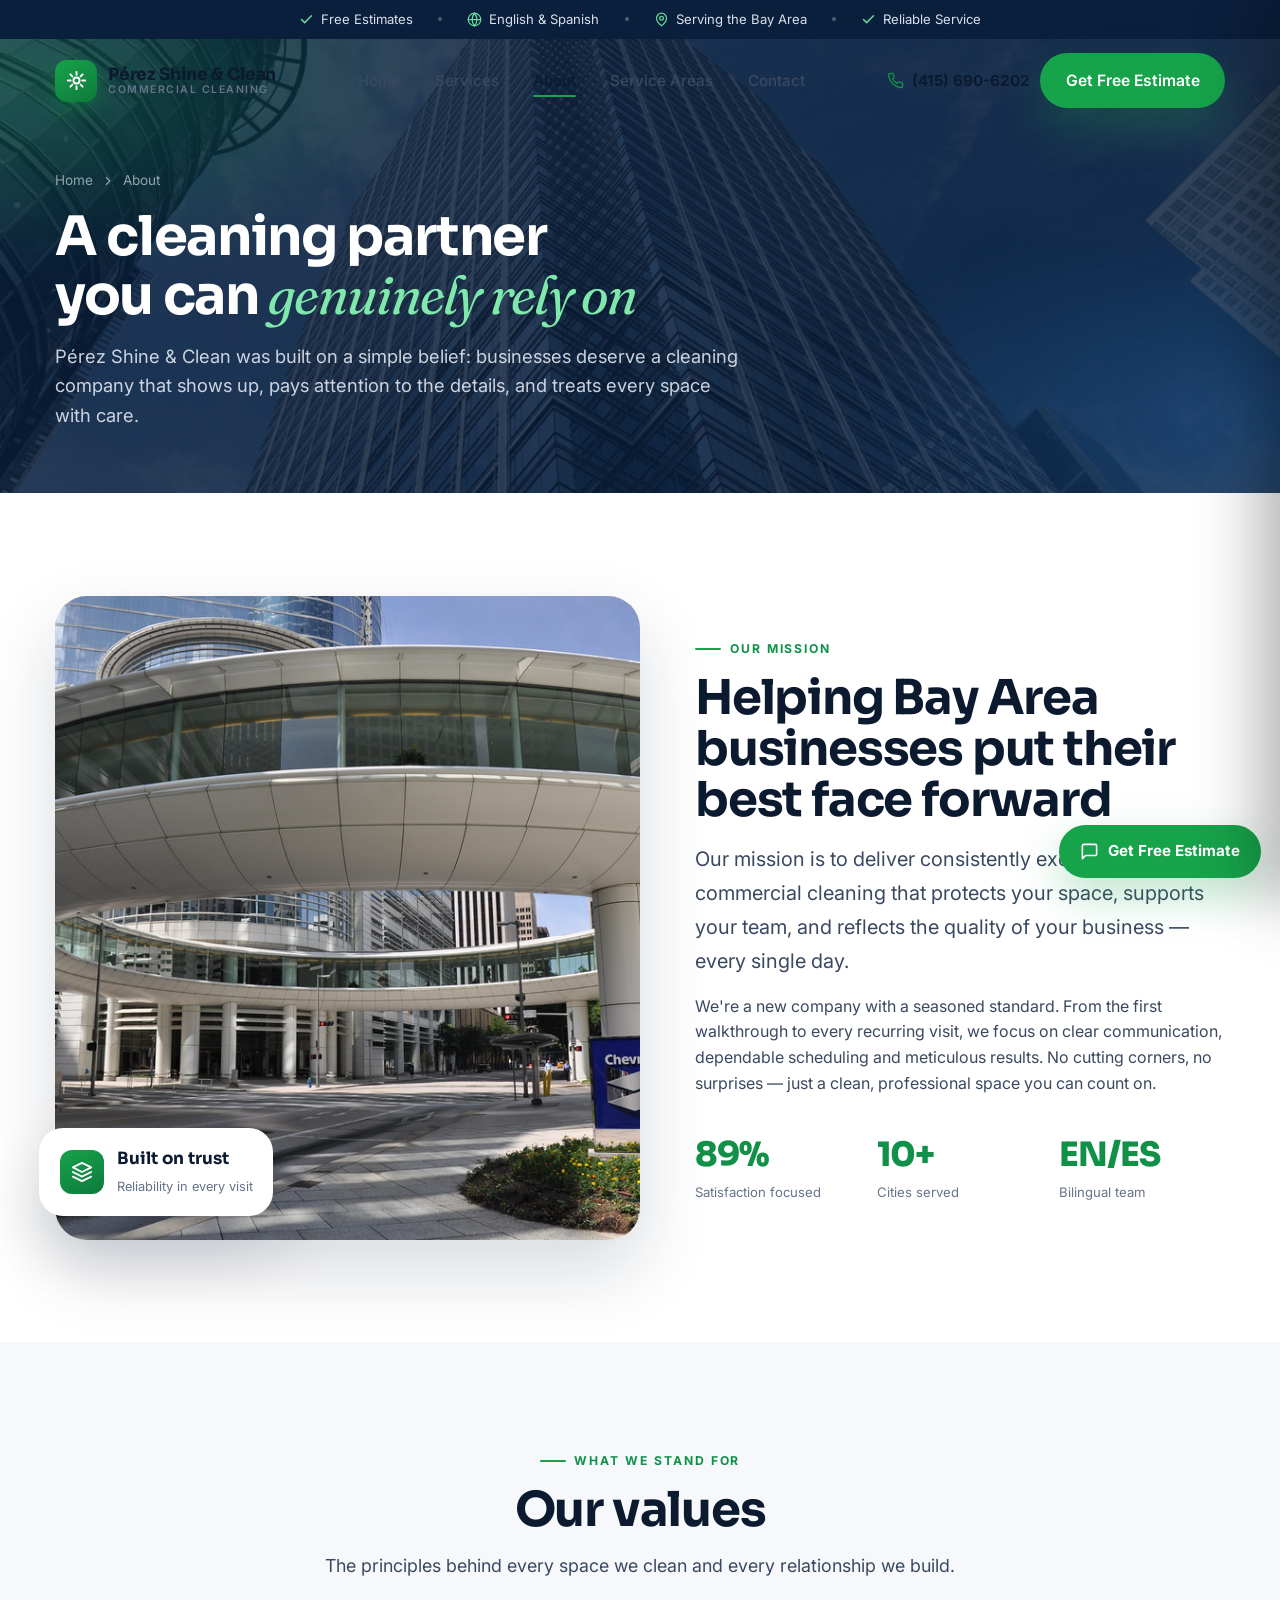
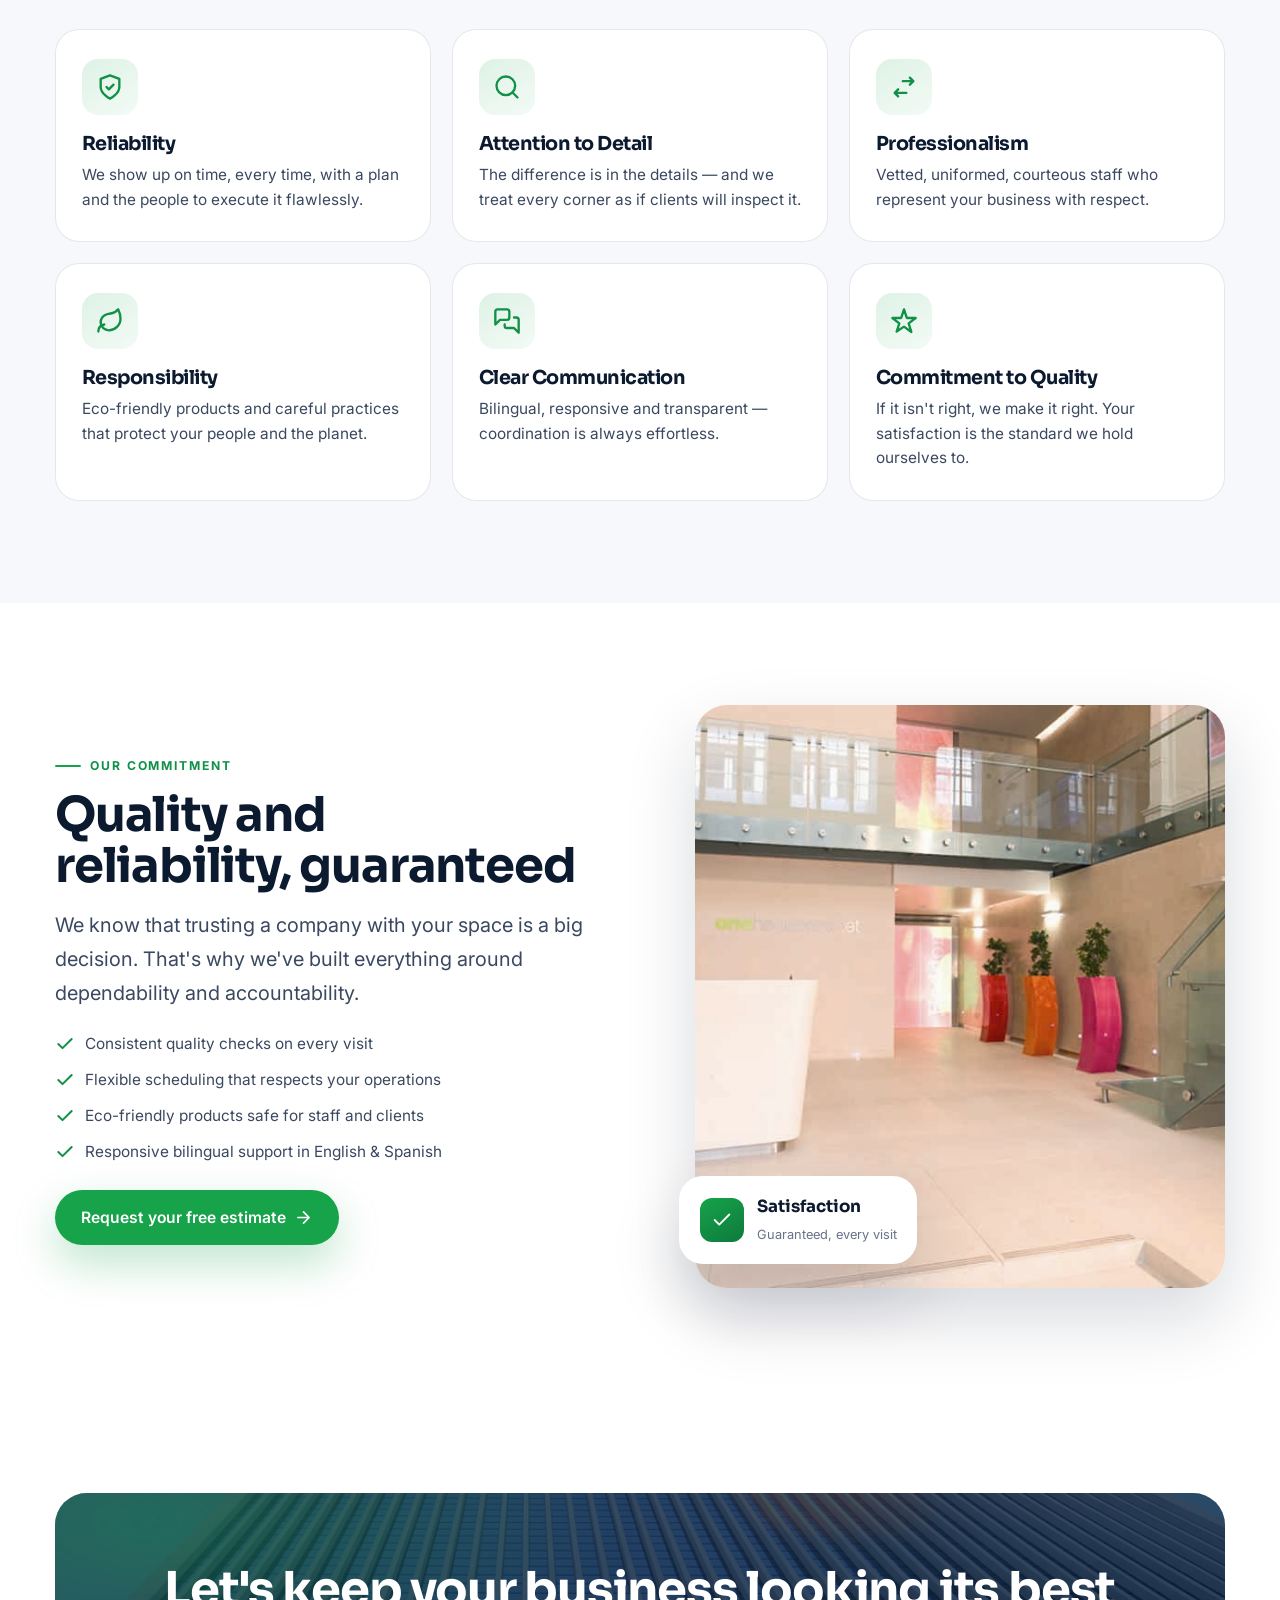
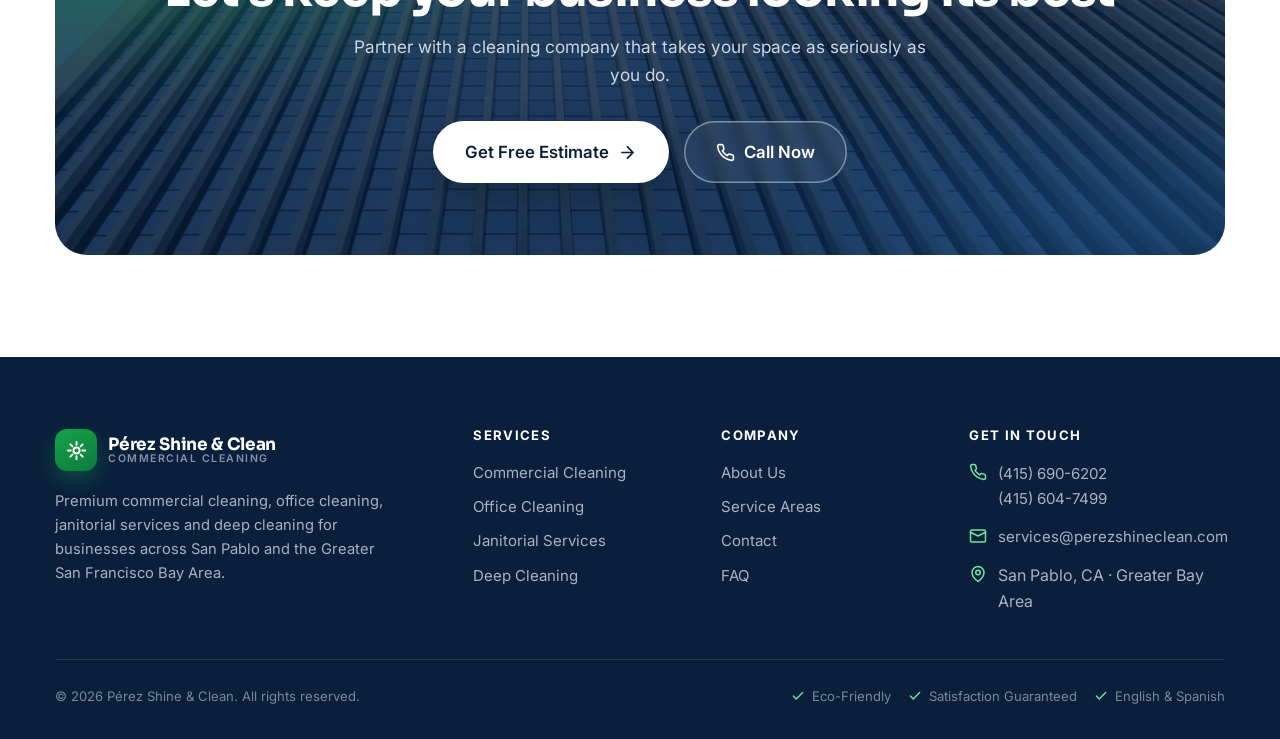
==== about.html @ 4b8da331 "subiendo demo de perez shine" ====
<!DOCTYPE html>
<html lang="en">
<head>
  <meta charset="UTF-8" />
  <meta name="viewport" content="width=device-width, initial-scale=1.0" />
  <title>About Us | Pérez Shine &amp; Clean — Commercial Cleaning San Pablo</title>
  <meta name="description" content="Learn about Pérez Shine & Clean — our mission, values and commitment to quality, professionalism and reliability for commercial cleaning across San Pablo and the Bay Area." />
  <link rel="canonical" href="https://perezshineclean.com/about.html" />
  <meta name="theme-color" content="#0a1f3c" />
  <meta property="og:type" content="website" />
  <meta property="og:title" content="About Pérez Shine & Clean — Bay Area Commercial Cleaning" />
  <meta property="og:description" content="Our mission, values and commitment to quality, professionalism and reliability for Bay Area businesses." />
  <meta property="og:url" content="https://perezshineclean.com/about.html" />
  <meta property="og:image" content="https://perezshineclean.com/assets/img/corporate-plaza.jpg" />
  <meta name="twitter:card" content="summary_large_image" />
  <link rel="preconnect" href="https://fonts.googleapis.com" />
  <link rel="preconnect" href="https://fonts.gstatic.com" crossorigin />
  <link rel="stylesheet" href="https://fonts.googleapis.com/css2?family=Sora:wght@500;600;700;800&family=Inter:wght@400;500;600;700&family=Fraunces:ital,opsz,wght@1,9..144,400;1,9..144,500&display=swap" />
  <link rel="stylesheet" href="styles.css?v=20260614" />
  <script type="application/ld+json">
  {
    "@context": "https://schema.org",
    "@type": "BreadcrumbList",
    "itemListElement": [
      { "@type": "ListItem", "position": 1, "name": "Home", "item": "https://perezshineclean.com/" },
      { "@type": "ListItem", "position": 2, "name": "About", "item": "https://perezshineclean.com/about.html" }
    ]
  }
  </script>
</head>
<body>
  <a class="skip-link" href="#main">Skip to content</a>

  <div class="topbar">
    <div class="container topbar__inner">
      <span class="topbar__item"><svg viewBox="0 0 24 24" fill="none" stroke="currentColor" stroke-width="2.4" stroke-linecap="round" stroke-linejoin="round"><path d="M20 6 9 17l-5-5"/></svg> Free Estimates</span>
      <span class="topbar__item"><svg viewBox="0 0 24 24" fill="none" stroke="currentColor" stroke-width="2" stroke-linecap="round" stroke-linejoin="round"><circle cx="12" cy="12" r="10"/><path d="M2 12h20M12 2a15 15 0 0 1 0 20M12 2a15 15 0 0 0 0 20"/></svg> English &amp; Spanish</span>
      <span class="topbar__item"><svg viewBox="0 0 24 24" fill="none" stroke="currentColor" stroke-width="2" stroke-linecap="round" stroke-linejoin="round"><path d="M20 10c0 6-8 12-8 12s-8-6-8-12a8 8 0 0 1 16 0Z"/><circle cx="12" cy="10" r="3"/></svg> Serving the Bay Area</span>
      <span class="topbar__item"><svg viewBox="0 0 24 24" fill="none" stroke="currentColor" stroke-width="2.4" stroke-linecap="round" stroke-linejoin="round"><path d="M20 6 9 17l-5-5"/></svg> Reliable Service</span>
    </div>
  </div>

  <header class="nav">
    <div class="container nav__inner">
      <a class="brand" href="index.html" aria-label="Pérez Shine & Clean home">
        <span class="brand__mark"><svg viewBox="0 0 24 24" fill="none" stroke="currentColor" stroke-width="2" stroke-linecap="round" stroke-linejoin="round"><path d="M12 3v3M12 18v3M3 12h3M18 12h3M5.6 5.6l2.1 2.1M16.3 16.3l2.1 2.1M18.4 5.6l-2.1 2.1M7.7 16.3l-2.1 2.1"/><circle cx="12" cy="12" r="3.2"/></svg></span>
        <span class="brand__text"><span class="brand__name">Pérez Shine &amp; Clean</span><span class="brand__tag">Commercial Cleaning</span></span>
      </a>
      <nav class="nav__links" aria-label="Primary">
        <a class="nav__link" href="index.html">Home</a>
        <a class="nav__link" href="services.html">Services</a>
        <a class="nav__link" href="about.html" aria-current="page">About</a>
        <a class="nav__link" href="service-areas.html">Service Areas</a>
        <a class="nav__link" href="contact.html">Contact</a>
      </nav>
      <div class="nav__cta">
        <a class="nav__phone" href="tel:+14156906202"><svg viewBox="0 0 24 24" fill="none" stroke="currentColor" stroke-width="2" stroke-linecap="round" stroke-linejoin="round"><path d="M22 16.92v3a2 2 0 0 1-2.18 2 19.79 19.79 0 0 1-8.63-3.07 19.5 19.5 0 0 1-6-6 19.79 19.79 0 0 1-3.07-8.67A2 2 0 0 1 4.11 2h3a2 2 0 0 1 2 1.72c.13.96.36 1.9.7 2.81a2 2 0 0 1-.45 2.11L8.09 9.91a16 16 0 0 0 6 6l1.27-1.27a2 2 0 0 1 2.11-.45c.91.34 1.85.57 2.81.7A2 2 0 0 1 22 16.92Z"/></svg> (415) 690-6202</a>
        <a class="btn" href="contact.html">Get Free Estimate</a>
      </div>
      <button class="nav__toggle" aria-label="Open menu" aria-expanded="false"><span></span><span></span><span></span></button>
    </div>
  </header>

  <div class="scrim"></div>
  <aside class="nav__drawer" aria-label="Mobile menu">
    <a class="nav__link" href="index.html">Home</a>
    <a class="nav__link" href="services.html">Services</a>
    <a class="nav__link" href="about.html">About</a>
    <a class="nav__link" href="service-areas.html">Service Areas</a>
    <a class="nav__link" href="contact.html">Contact</a>
    <a class="btn btn--block" href="contact.html">Get Free Estimate</a>
    <a class="drawer__phone" href="tel:+14156906202"><svg viewBox="0 0 24 24" fill="none" stroke="currentColor" stroke-width="2" stroke-linecap="round" stroke-linejoin="round"><path d="M22 16.92v3a2 2 0 0 1-2.18 2 19.79 19.79 0 0 1-8.63-3.07 19.5 19.5 0 0 1-6-6 19.79 19.79 0 0 1-3.07-8.67A2 2 0 0 1 4.11 2h3a2 2 0 0 1 2 1.72c.13.96.36 1.9.7 2.81a2 2 0 0 1-.45 2.11L8.09 9.91a16 16 0 0 0 6 6l1.27-1.27a2 2 0 0 1 2.11-.45c.91.34 1.85.57 2.81.7A2 2 0 0 1 22 16.92Z"/></svg> (415) 690-6202</a>
  </aside>

  <main id="main">
    <section class="page-hero">
      <div class="page-hero__bg"><img src="assets/img/glass-towers.jpg" alt="" aria-hidden="true" /></div>
      <div class="page-hero__mesh"></div>
      <div class="container">
        <div class="breadcrumb"><a href="index.html">Home</a><svg viewBox="0 0 24 24" fill="none" stroke="currentColor" stroke-width="2" stroke-linecap="round" stroke-linejoin="round"><path d="m9 18 6-6-6-6"/></svg><span>About</span></div>
        <h1>A cleaning partner you can <em>genuinely rely on</em></h1>
        <p>Pérez Shine & Clean was built on a simple belief: businesses deserve a cleaning company that shows up, pays attention to the details, and treats every space with care.</p>
      </div>
    </section>

    <!-- MISSION -->
    <section class="section">
      <div class="container">
        <div class="about-grid">
          <div class="about-media reveal">
            <img src="assets/img/corporate-plaza.jpg" alt="Modern corporate plaza in the Bay Area" loading="lazy" decoding="async" />
            <div class="badge-float">
              <div class="ico"><svg viewBox="0 0 24 24" fill="none" stroke="currentColor" stroke-width="2" stroke-linecap="round" stroke-linejoin="round"><path d="M12 2 2 7l10 5 10-5-10-5Z"/><path d="m2 17 10 5 10-5M2 12l10 5 10-5"/></svg></div>
              <div><strong>Built on trust</strong><span>Reliability in every visit</span></div>
            </div>
          </div>
          <div class="reveal reveal-delay-1">
            <span class="eyebrow">Our mission</span>
            <h2 class="section-title">Helping Bay Area businesses put their best face forward</h2>
            <p class="lead" style="margin-top:1rem">Our mission is to deliver consistently exceptional commercial cleaning that protects your space, supports your team, and reflects the quality of your business — every single day.</p>
            <p style="margin-top:1rem;color:var(--ink-soft)">We're a new company with a seasoned standard. From the first walkthrough to every recurring visit, we focus on clear communication, dependable scheduling and meticulous results. No cutting corners, no surprises — just a clean, professional space you can count on.</p>
            <div class="split-stat">
              <div><div class="n"><span data-count-to="100" data-suffix="%">0%</span></div><div class="l">Satisfaction focused</div></div>
              <div><div class="n"><span data-count-to="11" data-suffix="+">0+</span></div><div class="l">Cities served</div></div>
              <div><div class="n">EN/ES</div><div class="l">Bilingual team</div></div>
            </div>
          </div>
        </div>
      </div>
    </section>

    <!-- VALUES -->
    <section class="section" style="background:var(--gray-50)">
      <div class="container">
        <div class="section-head section-head--center reveal">
          <span class="eyebrow eyebrow--center">What we stand for</span>
          <h2 class="section-title">Our values</h2>
          <p class="section-sub">The principles behind every space we clean and every relationship we build.</p>
        </div>
        <div class="values-grid">
          <div class="card reveal">
            <div class="card__icon"><svg viewBox="0 0 24 24" fill="none" stroke="currentColor" stroke-width="2" stroke-linecap="round" stroke-linejoin="round"><path d="M12 22s8-4 8-10V5l-8-3-8 3v7c0 6 8 10 8 10Z"/><path d="m9 12 2 2 4-4"/></svg></div>
            <h3>Reliability</h3>
            <p>We show up on time, every time, with a plan and the people to execute it flawlessly.</p>
          </div>
          <div class="card reveal reveal-delay-1">
            <div class="card__icon"><svg viewBox="0 0 24 24" fill="none" stroke="currentColor" stroke-width="2" stroke-linecap="round" stroke-linejoin="round"><circle cx="11" cy="11" r="8"/><path d="m21 21-4.3-4.3"/></svg></div>
            <h3>Attention to Detail</h3>
            <p>The difference is in the details — and we treat every corner as if clients will inspect it.</p>
          </div>
          <div class="card reveal reveal-delay-2">
            <div class="card__icon"><svg viewBox="0 0 24 24" fill="none" stroke="currentColor" stroke-width="2" stroke-linecap="round" stroke-linejoin="round"><path d="M20 7h-9M14 17H5M17 4l3 3-3 3M7 14l-3 3 3 3"/></svg></div>
            <h3>Professionalism</h3>
            <p>Vetted, uniformed, courteous staff who represent your business with respect.</p>
          </div>
          <div class="card reveal">
            <div class="card__icon"><svg viewBox="0 0 24 24" fill="none" stroke="currentColor" stroke-width="2" stroke-linecap="round" stroke-linejoin="round"><path d="M11 20A7 7 0 0 1 9.8 6.1C15.5 5 17 4.48 19 2c1 2 2 4.18 2 8 0 5.5-4.78 10-10 10Z"/><path d="M2 21c0-3 1.85-5.36 5.08-6"/></svg></div>
            <h3>Responsibility</h3>
            <p>Eco-friendly products and careful practices that protect your people and the planet.</p>
          </div>
          <div class="card reveal reveal-delay-1">
            <div class="card__icon"><svg viewBox="0 0 24 24" fill="none" stroke="currentColor" stroke-width="2" stroke-linecap="round" stroke-linejoin="round"><path d="M14 9a2 2 0 0 1-2 2H6l-4 4V4a2 2 0 0 1 2-2h8a2 2 0 0 1 2 2Z"/><path d="M18 9h2a2 2 0 0 1 2 2v11l-4-4h-6a2 2 0 0 1-2-2v-1"/></svg></div>
            <h3>Clear Communication</h3>
            <p>Bilingual, responsive and transparent — coordination is always effortless.</p>
          </div>
          <div class="card reveal reveal-delay-2">
            <div class="card__icon"><svg viewBox="0 0 24 24" fill="none" stroke="currentColor" stroke-width="2" stroke-linecap="round" stroke-linejoin="round"><path d="m12 2 2.4 7.4H22l-6 4.6 2.3 7.4-6.3-4.6L5.7 21 8 14 2 9.4h7.6L12 2Z"/></svg></div>
            <h3>Commitment to Quality</h3>
            <p>If it isn't right, we make it right. Your satisfaction is the standard we hold ourselves to.</p>
          </div>
        </div>
      </div>
    </section>

    <!-- COMMITMENT -->
    <section class="section">
      <div class="container">
        <div class="about-grid">
          <div class="reveal">
            <span class="eyebrow">Our commitment</span>
            <h2 class="section-title">Quality and reliability, guaranteed</h2>
            <p class="lead" style="margin-top:1rem">We know that trusting a company with your space is a big decision. That's why we've built everything around dependability and accountability.</p>
            <ul class="svc-list" style="margin-top:1.4rem">
              <li><svg viewBox="0 0 24 24" fill="none" stroke="currentColor" stroke-width="2.4" stroke-linecap="round" stroke-linejoin="round"><path d="M20 6 9 17l-5-5"/></svg> Consistent quality checks on every visit</li>
              <li><svg viewBox="0 0 24 24" fill="none" stroke="currentColor" stroke-width="2.4" stroke-linecap="round" stroke-linejoin="round"><path d="M20 6 9 17l-5-5"/></svg> Flexible scheduling that respects your operations</li>
              <li><svg viewBox="0 0 24 24" fill="none" stroke="currentColor" stroke-width="2.4" stroke-linecap="round" stroke-linejoin="round"><path d="M20 6 9 17l-5-5"/></svg> Eco-friendly products safe for staff and clients</li>
              <li><svg viewBox="0 0 24 24" fill="none" stroke="currentColor" stroke-width="2.4" stroke-linecap="round" stroke-linejoin="round"><path d="M20 6 9 17l-5-5"/></svg> Responsive bilingual support in English &amp; Spanish</li>
            </ul>
            <p style="margin-top:1.6rem"><a class="btn" href="contact.html">Request your free estimate <svg viewBox="0 0 24 24" fill="none" stroke="currentColor" stroke-width="2.2" stroke-linecap="round" stroke-linejoin="round"><path d="M5 12h14M12 5l7 7-7 7"/></svg></a></p>
          </div>
          <div class="about-media reveal reveal-delay-1">
            <img src="assets/img/clean-lobby.jpg" alt="Spotless modern building interior" loading="lazy" decoding="async" />
            <div class="badge-float">
              <div class="ico"><svg viewBox="0 0 24 24" fill="none" stroke="currentColor" stroke-width="2" stroke-linecap="round" stroke-linejoin="round"><path d="M20 6 9 17l-5-5"/></svg></div>
              <div><strong>Satisfaction</strong><span>Guaranteed, every visit</span></div>
            </div>
          </div>
        </div>
      </div>
    </section>

    <section class="section">
      <div class="container">
        <div class="cta reveal">
          <div class="cta__bg"><img src="assets/img/hero-tower.jpg" alt="" aria-hidden="true" loading="lazy" /></div>
          <div class="cta__mesh"></div>
          <h2>Let's keep your business looking its best</h2>
          <p>Partner with a cleaning company that takes your space as seriously as you do.</p>
          <div class="cta__actions">
            <a class="btn btn--light btn--lg" href="contact.html" data-magnetic>Get Free Estimate <svg viewBox="0 0 24 24" fill="none" stroke="currentColor" stroke-width="2.2" stroke-linecap="round" stroke-linejoin="round"><path d="M5 12h14M12 5l7 7-7 7"/></svg></a>
            <a class="btn btn--outline-light btn--lg" href="tel:+14156906202"><svg viewBox="0 0 24 24" fill="none" stroke="currentColor" stroke-width="2" stroke-linecap="round" stroke-linejoin="round"><path d="M22 16.92v3a2 2 0 0 1-2.18 2 19.79 19.79 0 0 1-8.63-3.07 19.5 19.5 0 0 1-6-6 19.79 19.79 0 0 1-3.07-8.67A2 2 0 0 1 4.11 2h3a2 2 0 0 1 2 1.72c.13.96.36 1.9.7 2.81a2 2 0 0 1-.45 2.11L8.09 9.91a16 16 0 0 0 6 6l1.27-1.27a2 2 0 0 1 2.11-.45c.91.34 1.85.57 2.81.7A2 2 0 0 1 22 16.92Z"/></svg> Call Now</a>
          </div>
        </div>
      </div>
    </section>
  </main>

  <footer class="footer">
    <div class="container">
      <div class="footer__top">
        <div>
          <a class="brand" href="index.html">
            <span class="brand__mark"><svg viewBox="0 0 24 24" fill="none" stroke="currentColor" stroke-width="2" stroke-linecap="round" stroke-linejoin="round"><path d="M12 3v3M12 18v3M3 12h3M18 12h3M5.6 5.6l2.1 2.1M16.3 16.3l2.1 2.1M18.4 5.6l-2.1 2.1M7.7 16.3l-2.1 2.1"/><circle cx="12" cy="12" r="3.2"/></svg></span>
            <span class="brand__text"><span class="brand__name">Pérez Shine &amp; Clean</span><span class="brand__tag">Commercial Cleaning</span></span>
          </a>
          <p class="footer__about">Premium commercial cleaning, office cleaning, janitorial services and deep cleaning for businesses across San Pablo and the Greater San Francisco Bay Area.</p>
        </div>
        <div><h4>Services</h4><div class="footer__links"><a href="services.html#commercial">Commercial Cleaning</a><a href="services.html#office">Office Cleaning</a><a href="services.html#janitorial">Janitorial Services</a><a href="services.html#deep">Deep Cleaning</a></div></div>
        <div><h4>Company</h4><div class="footer__links"><a href="about.html">About Us</a><a href="service-areas.html">Service Areas</a><a href="contact.html">Contact</a><a href="index.html#faq">FAQ</a></div></div>
        <div>
          <h4>Get in touch</h4>
          <div class="footer__contact">
            <div class="row"><svg viewBox="0 0 24 24" fill="none" stroke="currentColor" stroke-width="2" stroke-linecap="round" stroke-linejoin="round"><path d="M22 16.92v3a2 2 0 0 1-2.18 2 19.79 19.79 0 0 1-8.63-3.07 19.5 19.5 0 0 1-6-6 19.79 19.79 0 0 1-3.07-8.67A2 2 0 0 1 4.11 2h3a2 2 0 0 1 2 1.72c.13.96.36 1.9.7 2.81a2 2 0 0 1-.45 2.11L8.09 9.91a16 16 0 0 0 6 6l1.27-1.27a2 2 0 0 1 2.11-.45c.91.34 1.85.57 2.81.7A2 2 0 0 1 22 16.92Z"/></svg><div><a href="tel:+14156906202">(415) 690-6202</a><br/><a href="tel:+14156047499">(415) 604-7499</a></div></div>
            <div class="row"><svg viewBox="0 0 24 24" fill="none" stroke="currentColor" stroke-width="2" stroke-linecap="round" stroke-linejoin="round"><rect x="2" y="4" width="20" height="16" rx="2"/><path d="m22 7-10 5L2 7"/></svg><a href="mailto:services@perezshineclean.com">services@perezshineclean.com</a></div>
            <div class="row"><svg viewBox="0 0 24 24" fill="none" stroke="currentColor" stroke-width="2" stroke-linecap="round" stroke-linejoin="round"><path d="M20 10c0 6-8 12-8 12s-8-6-8-12a8 8 0 0 1 16 0Z"/><circle cx="12" cy="10" r="3"/></svg><span>San Pablo, CA · Greater Bay Area</span></div>
          </div>
        </div>
      </div>
      <div class="footer__bottom">
        <span>© <span data-year>2026</span> Pérez Shine &amp; Clean. All rights reserved.</span>
        <div class="footer__badges">
          <span><svg viewBox="0 0 24 24" fill="none" stroke="currentColor" stroke-width="2.4" stroke-linecap="round" stroke-linejoin="round"><path d="M20 6 9 17l-5-5"/></svg> Eco-Friendly</span>
          <span><svg viewBox="0 0 24 24" fill="none" stroke="currentColor" stroke-width="2.4" stroke-linecap="round" stroke-linejoin="round"><path d="M20 6 9 17l-5-5"/></svg> Satisfaction Guaranteed</span>
          <span><svg viewBox="0 0 24 24" fill="none" stroke="currentColor" stroke-width="2.4" stroke-linecap="round" stroke-linejoin="round"><path d="M20 6 9 17l-5-5"/></svg> English &amp; Spanish</span>
        </div>
      </div>
    </div>
  </footer>

  <a class="float-quote" href="contact.html"><svg viewBox="0 0 24 24" fill="none" stroke="currentColor" stroke-width="2" stroke-linecap="round" stroke-linejoin="round"><path d="M21 15a2 2 0 0 1-2 2H7l-4 4V5a2 2 0 0 1 2-2h14a2 2 0 0 1 2 2Z"/></svg> Get Free Estimate</a>
  <div class="mobile-cta">
    <a class="call" href="tel:+14156906202"><svg viewBox="0 0 24 24" fill="none" stroke="currentColor" stroke-width="2" stroke-linecap="round" stroke-linejoin="round"><path d="M22 16.92v3a2 2 0 0 1-2.18 2 19.79 19.79 0 0 1-8.63-3.07 19.5 19.5 0 0 1-6-6 19.79 19.79 0 0 1-3.07-8.67A2 2 0 0 1 4.11 2h3a2 2 0 0 1 2 1.72c.13.96.36 1.9.7 2.81a2 2 0 0 1-.45 2.11L8.09 9.91a16 16 0 0 0 6 6l1.27-1.27a2 2 0 0 1 2.11-.45c.91.34 1.85.57 2.81.7A2 2 0 0 1 22 16.92Z"/></svg> Call Now</a>
    <a class="quote" href="contact.html"><svg viewBox="0 0 24 24" fill="none" stroke="currentColor" stroke-width="2" stroke-linecap="round" stroke-linejoin="round"><path d="M21 15a2 2 0 0 1-2 2H7l-4 4V5a2 2 0 0 1 2-2h14a2 2 0 0 1 2 2Z"/></svg> Free Estimate</a>
  </div>

  <script defer src="lib/gsap.min.js"></script>
  <script defer src="lib/ScrollTrigger.min.js"></script>
  <script defer src="lib/manifest.js"></script>
  <script defer src="main.js?v=20260614"></script>
</body>
</html>
---- styles.css ----
/* =============================================================
   Pérez Shine & Clean — Premium Commercial Cleaning
   Archetype: Glassmorphism Modern → adapted to Corporate Navy/Green
   ============================================================= */

/* =============================================================
   1. Tokens
   ============================================================= */
:root {
  /* Brand palette */
  --navy:      #0a1f3c;
  --navy-2:    #0f2a4f;
  --navy-3:    #143462;
  --navy-soft: #1c3a66;
  --green:     #16a34a;   /* professional green */
  --green-2:   #119048;
  --green-3:   #0e7a3d;
  --green-glow: rgba(22, 163, 74, 0.35);

  --white:     #ffffff;
  --paper:     #ffffff;
  --gray-50:   #f6f8fb;   /* light gray */
  --gray-100:  #eef2f7;
  --gray-200:  #e2e8f0;

  --ink:       #0c1a30;
  --ink-soft:  #3a4860;
  --ink-mute:  #66738a;
  --cream:     #eaf1fb;   /* light text on navy */

  --line:      rgba(12, 26, 48, 0.10);
  --line-2:    rgba(12, 26, 48, 0.06);
  --line-light: rgba(255, 255, 255, 0.14);

  --glass:     rgba(255, 255, 255, 0.7);
  --glass-navy: rgba(15, 42, 79, 0.55);

  /* Typography */
  --display: "Sora", "Inter", system-ui, sans-serif;
  --sans:    "Inter", system-ui, -apple-system, sans-serif;
  --serif:   "Fraunces", Georgia, serif;

  /* Spacing / radius */
  --r-sm: 10px;
  --r:    16px;
  --r-lg: 24px;
  --r-xl: 32px;
  --gutter: clamp(1.1rem, 4vw, 2.2rem);
  --maxw: 1240px;

  /* Shadows */
  --shadow-sm: 0 2px 10px rgba(12, 26, 48, 0.06);
  --shadow:    0 14px 40px rgba(12, 26, 48, 0.10);
  --shadow-lg: 0 30px 70px rgba(12, 26, 48, 0.16);
  --shadow-green: 0 18px 44px rgba(22, 163, 74, 0.28);

  /* Easings */
  --ease-out:    cubic-bezier(0.16, 1, 0.3, 1);
  --ease-in:     cubic-bezier(0.7, 0, 0.84, 0);
  --ease-soft:   cubic-bezier(0.25, 0.46, 0.45, 0.94);
  --ease-bounce: cubic-bezier(0.34, 1.56, 0.64, 1);
}

/* =============================================================
   2. Reset & base
   ============================================================= */
*, *::before, *::after { box-sizing: border-box; margin: 0; }
html {
  -webkit-text-size-adjust: 100%;
  tab-size: 2;
  scroll-behavior: smooth;
  overflow-x: clip;
}
body {
  font-family: var(--sans);
  font-size: 16px;
  line-height: 1.6;
  color: var(--ink);
  background: var(--white);
  -webkit-font-smoothing: antialiased;
  text-rendering: optimizeLegibility;
  overflow-x: clip;
  overscroll-behavior-y: none;
}
img, svg, video { display: block; max-width: 100%; }
img { height: auto; }
button { font: inherit; color: inherit; cursor: pointer; border: 0; background: none; }
a { color: inherit; text-decoration: none; }
ul { list-style: none; padding: 0; }
p { text-wrap: pretty; }
h1, h2, h3, h4 {
  font-family: var(--display);
  font-weight: 700;
  line-height: 1.06;
  letter-spacing: -0.025em;
  text-wrap: balance;
  color: var(--ink);
}
::selection { background: var(--green); color: #fff; }

:focus-visible {
  outline: 2px solid var(--green);
  outline-offset: 3px;
  border-radius: 6px;
}

/* =============================================================
   3. Utilities
   ============================================================= */
.container {
  width: 100%;
  max-width: var(--maxw);
  margin-inline: auto;
  padding-inline: var(--gutter);
}
.section { padding-block: clamp(3.6rem, 8vw, 6.5rem); position: relative; }
.section--tight { padding-block: clamp(2.6rem, 5vw, 4rem); }
.sr-only {
  position: absolute; width: 1px; height: 1px; padding: 0; margin: -1px;
  overflow: hidden; clip: rect(0,0,0,0); white-space: nowrap; border: 0;
}
.skip-link {
  position: fixed; top: -100px; left: 1rem;
  padding: .65rem 1.1rem; background: var(--green); color: #fff;
  z-index: 9999; border-radius: 10px; font-weight: 600;
  transition: top .25s var(--ease-out);
}
.skip-link:focus { top: 1rem; }

.eyebrow {
  display: inline-flex; align-items: center; gap: .55rem;
  font-family: var(--sans);
  font-size: .76rem; font-weight: 700; letter-spacing: .16em;
  text-transform: uppercase;
  color: var(--green-2);
}
.eyebrow::before {
  content: ""; width: 26px; height: 2px; background: var(--green);
  border-radius: 2px;
}
.eyebrow--center { justify-content: center; }
.eyebrow--light { color: #7fe0a6; }
.eyebrow--light::before { background: #7fe0a6; }

.section-head { max-width: 680px; margin-bottom: clamp(2rem, 4vw, 3rem); }
.section-head--center { margin-inline: auto; text-align: center; }
.section-title {
  font-size: clamp(1.85rem, 4.4vw, 3rem);
  margin-top: .9rem;
}
.section-sub {
  margin-top: 1rem; color: var(--ink-soft);
  font-size: clamp(1rem, 1.4vw, 1.12rem); max-width: 60ch;
}
.section-head--center .section-sub { margin-inline: auto; }
.text-italic { font-family: var(--serif); font-style: italic; font-weight: 400; }
.accent { color: var(--green-2); }

/* =============================================================
   4. Buttons
   ============================================================= */
.btn {
  --bg: var(--green);
  display: inline-flex; align-items: center; justify-content: center; gap: .55rem;
  padding: .95rem 1.6rem;
  font-family: var(--sans); font-weight: 600; font-size: .98rem;
  border-radius: 999px;
  background: var(--bg); color: #fff;
  box-shadow: var(--shadow-green);
  transition: transform .35s var(--ease-out), box-shadow .35s var(--ease-out), background .25s;
  will-change: transform;
}
.btn svg { width: 19px; height: 19px; }
.btn:hover { transform: translateY(-3px); box-shadow: 0 24px 54px rgba(22,163,74,.36); background: var(--green-2); }
.btn:active { transform: translateY(-1px); }

.btn--ghost {
  background: transparent; color: var(--ink);
  box-shadow: inset 0 0 0 1.5px var(--line);
}
.btn--ghost:hover { background: var(--gray-50); box-shadow: inset 0 0 0 1.5px var(--green); color: var(--green-2); transform: translateY(-3px); }

.btn--light {
  background: #fff; color: var(--navy);
  box-shadow: 0 14px 34px rgba(0,0,0,.22);
}
.btn--light:hover { background: var(--cream); color: var(--navy); box-shadow: 0 22px 48px rgba(0,0,0,.28); }

.btn--outline-light {
  background: rgba(255,255,255,.06); color: #fff;
  box-shadow: inset 0 0 0 1.5px rgba(255,255,255,.4);
  backdrop-filter: blur(6px);
}
.btn--outline-light:hover { background: rgba(255,255,255,.16); box-shadow: inset 0 0 0 1.5px #fff; transform: translateY(-3px); }

.btn--lg { padding: 1.1rem 2rem; font-size: 1.05rem; }
.btn--block { width: 100%; }

/* =============================================================
   5. Top trust bar
   ============================================================= */
.topbar {
  background: var(--navy);
  color: var(--cream);
  font-size: .82rem;
  border-bottom: 1px solid rgba(255,255,255,.08);
}
.topbar__inner {
  display: flex; align-items: center; justify-content: center; gap: 1.6rem;
  flex-wrap: wrap; padding-block: .55rem;
}
.topbar__item { display: inline-flex; align-items: center; gap: .45rem; white-space: nowrap; opacity: .92; }
.topbar__item svg { width: 15px; height: 15px; color: #6ee7a0; }
.topbar__item:not(:first-child)::before {
  content: ""; width: 4px; height: 4px; border-radius: 50%;
  background: rgba(255,255,255,.3); margin-right: 1.1rem;
}
@media (max-width: 720px) {
  .topbar__item:not(:first-child)::before { display: none; }
  .topbar__inner { gap: .55rem 1.1rem; }
  .topbar { font-size: .74rem; }
}

/* =============================================================
   6. Navigation
   ============================================================= */
.nav {
  position: sticky; top: 0; z-index: 900;
  transition: background .4s var(--ease-out), box-shadow .4s var(--ease-out), backdrop-filter .4s;
}
.nav__inner {
  display: flex; align-items: center; justify-content: space-between;
  gap: 1rem; padding-block: .85rem;
}
.brand { display: inline-flex; align-items: center; gap: .7rem; }
.brand__mark {
  width: 42px; height: 42px; border-radius: 12px;
  display: grid; place-items: center;
  background: linear-gradient(150deg, var(--green) 0%, var(--green-3) 100%);
  box-shadow: 0 8px 20px var(--green-glow);
  flex: 0 0 auto;
}
.brand__mark svg { width: 23px; height: 23px; color: #fff; }
.brand__text { display: flex; flex-direction: column; line-height: 1.05; }
.brand__name {
  font-family: var(--display); font-weight: 700; font-size: 1.06rem;
  letter-spacing: -.02em; color: var(--ink);
}
.brand__tag { font-size: .66rem; letter-spacing: .14em; text-transform: uppercase; color: var(--ink-mute); font-weight: 600; }

.nav__links { display: none; align-items: center; gap: .35rem; }
.nav__link {
  position: relative; padding: .55rem .9rem; font-weight: 500; font-size: .95rem;
  color: var(--ink-soft); border-radius: 8px;
  transition: color .25s;
}
.nav__link::after {
  content: ""; position: absolute; left: .9rem; right: .9rem; bottom: .32rem; height: 2px;
  background: var(--green); border-radius: 2px;
  transform: scaleX(0); transform-origin: left; transition: transform .3s var(--ease-out);
}
.nav__link:hover, .nav__link[aria-current="page"] { color: var(--ink); }
.nav__link:hover::after, .nav__link[aria-current="page"]::after { transform: scaleX(1); }

.nav__cta { display: none; align-items: center; gap: .6rem; }
.nav__phone {
  display: inline-flex; align-items: center; gap: .5rem;
  font-weight: 700; color: var(--ink); font-size: .95rem;
}
.nav__phone svg { width: 17px; height: 17px; color: var(--green-2); }

/* transparent-on-hero state */
.nav--transparent { background: transparent; }
.nav--transparent .brand__name,
.nav--transparent .nav__link,
.nav--transparent .nav__phone { color: #fff; }
.nav--transparent .brand__tag { color: rgba(255,255,255,.7); }
.nav--transparent .nav__link { color: rgba(255,255,255,.82); }
.nav--transparent .nav__phone svg { color: #6ee7a0; }
.nav--transparent .nav__toggle span { background: #fff; }

/* solid state on scroll */
.nav.is-solid {
  background: rgba(255,255,255,.85);
  backdrop-filter: saturate(180%) blur(16px);
  -webkit-backdrop-filter: saturate(180%) blur(16px);
  box-shadow: 0 1px 0 var(--line), 0 8px 30px rgba(12,26,48,.06);
}
.nav.is-solid .brand__name, .nav.is-solid .nav__link, .nav.is-solid .nav__phone { color: var(--ink); }
.nav.is-solid .nav__link { color: var(--ink-soft); }
.nav.is-solid .brand__tag { color: var(--ink-mute); }
.nav.is-solid .nav__phone svg { color: var(--green-2); }
.nav.is-solid .nav__toggle span { background: var(--ink); }

/* mobile toggle */
.nav__toggle {
  display: inline-flex; flex-direction: column; gap: 5px; padding: .55rem; border-radius: 10px;
}
.nav__toggle span { width: 22px; height: 2px; background: var(--ink); border-radius: 2px; transition: transform .3s var(--ease-out), opacity .3s; }
.nav__toggle.is-open span:nth-child(1) { transform: translateY(7px) rotate(45deg); }
.nav__toggle.is-open span:nth-child(2) { opacity: 0; }
.nav__toggle.is-open span:nth-child(3) { transform: translateY(-7px) rotate(-45deg); }

/* mobile drawer */
.nav__drawer {
  position: fixed; inset: 0 0 0 auto; width: min(86vw, 360px);
  background: var(--navy); color: #fff; z-index: 950;
  transform: translateX(100%); transition: transform .45s var(--ease-out);
  padding: 6rem 1.8rem 2rem; display: flex; flex-direction: column; gap: .4rem;
  box-shadow: -20px 0 60px rgba(0,0,0,.3);
}
.nav__drawer.is-open { transform: translateX(0); }
.nav__drawer a.nav__link { color: rgba(255,255,255,.85); font-size: 1.1rem; padding: .85rem .4rem; border-bottom: 1px solid rgba(255,255,255,.08); border-radius: 0; }
.nav__drawer a.nav__link::after { display: none; }
.nav__drawer .btn { margin-top: 1.2rem; }
.nav__drawer .drawer__phone { margin-top: .8rem; display: flex; align-items: center; gap: .6rem; font-weight: 700; color: #6ee7a0; }
.nav__drawer .drawer__phone svg { width: 18px; height: 18px; flex: 0 0 auto; }
.scrim {
  position: fixed; inset: 0; background: rgba(8,18,34,.55); z-index: 940;
  opacity: 0; pointer-events: none; transition: opacity .4s; backdrop-filter: blur(2px);
}
.scrim.is-open { opacity: 1; pointer-events: auto; }

@media (min-width: 960px) {
  .nav__links { display: flex; }
  .nav__cta { display: flex; }
  .nav__toggle { display: none; }
}

/* =============================================================
   7. Hero
   ============================================================= */
.hero {
  position: relative; isolation: isolate;
  min-height: 92vh; min-height: 92svh;
  display: flex; align-items: center;
  padding-block: clamp(3rem, 8vh, 6rem) clamp(3.5rem, 9vh, 6rem);
  margin-top: calc(-1 * var(--nav-h, 70px));
  padding-top: calc(var(--nav-h, 70px) + 2.5rem);
  overflow: hidden;
  color: #fff;
}
.hero__bg { position: absolute; inset: 0; z-index: -3; }
.hero__bg img { width: 100%; height: 100%; object-fit: cover; object-position: center; }
.hero__tint {
  position: absolute; inset: 0; z-index: -2;
  background:
    linear-gradient(105deg, rgba(8,20,40,.94) 0%, rgba(10,31,60,.86) 42%, rgba(10,31,60,.55) 100%),
    linear-gradient(0deg, rgba(8,18,34,.7), rgba(8,18,34,.1) 60%);
}
.hero__mesh {
  position: absolute; inset: -20%; z-index: -1; pointer-events: none;
  background:
    radial-gradient(38% 40% at 18% 22%, rgba(22,163,74,.35) 0%, transparent 70%),
    radial-gradient(36% 38% at 82% 72%, rgba(43,108,176,.4) 0%, transparent 72%);
  filter: blur(20px);
  animation: meshDrift 22s ease-in-out infinite;
}
@keyframes meshDrift {
  0%,100% { transform: translate3d(0,0,0) scale(1); }
  50%     { transform: translate3d(2%, -2%, 0) scale(1.12); }
}
.hero__grain {
  position: absolute; inset: 0; z-index: -1; opacity: .05; pointer-events: none;
  background-image: url("data:image/svg+xml,%3Csvg xmlns='http://www.w3.org/2000/svg' width='160' height='160'%3E%3Cfilter id='n'%3E%3CfeTurbulence type='fractalNoise' baseFrequency='0.85' numOctaves='3'/%3E%3C/filter%3E%3Crect width='100%25' height='100%25' filter='url(%23n)'/%3E%3C/svg%3E");
}
.hero__inner { max-width: 720px; }
.hero__badge {
  display: inline-flex; align-items: center; gap: .55rem;
  padding: .45rem .9rem .45rem .55rem; border-radius: 999px;
  background: rgba(255,255,255,.1); border: 1px solid rgba(255,255,255,.18);
  backdrop-filter: blur(8px);
  font-size: .82rem; font-weight: 600; color: #fff; margin-bottom: 1.5rem;
}
.hero__badge .dot { width: 8px; height: 8px; border-radius: 50%; background: #4ade80; box-shadow: 0 0 0 4px rgba(74,222,128,.25); }
.hero__title {
  color: #fff;
  font-size: clamp(2.3rem, 6vw, 4.1rem);
  line-height: 1.04; letter-spacing: -.03em;
}
.hero__title em { font-family: var(--serif); font-style: italic; font-weight: 400; color: #7fe9ac; }
.hero__sub {
  margin-top: 1.4rem; max-width: 56ch;
  font-size: clamp(1.02rem, 1.6vw, 1.2rem); color: rgba(234,241,251,.88); line-height: 1.65;
}
.hero__actions { display: flex; flex-wrap: wrap; gap: .9rem; margin-top: 2rem; }
.hero__badges {
  display: grid; grid-template-columns: repeat(2, auto); justify-content: start;
  gap: .8rem 1.8rem; margin-top: 2.4rem;
}
.hero__badges li { display: inline-flex; align-items: center; gap: .55rem; font-weight: 500; font-size: .92rem; color: rgba(234,241,251,.92); }
.hero__badges svg { width: 19px; height: 19px; color: #4ade80; flex: 0 0 auto; }
@media (min-width: 720px) { .hero__badges { grid-template-columns: repeat(4, auto); } }

/* hero floating glass stat card */
.hero__card {
  position: absolute; right: clamp(1rem, 4vw, 3rem); bottom: clamp(1.5rem, 5vh, 3rem);
  z-index: 2; display: none;
  padding: 1.25rem 1.5rem; border-radius: var(--r-lg);
  background: rgba(255,255,255,.12); border: 1px solid rgba(255,255,255,.22);
  backdrop-filter: blur(18px) saturate(160%);
  -webkit-backdrop-filter: blur(18px) saturate(160%);
  box-shadow: var(--shadow-lg); max-width: 280px;
}
.hero__card .stars { color: #fbbf24; letter-spacing: 2px; font-size: 1rem; }
.hero__card p { margin-top: .5rem; font-size: .9rem; color: rgba(255,255,255,.9); line-height: 1.5; }
.hero__card .who { margin-top: .7rem; font-weight: 600; font-size: .85rem; color: #fff; }
@media (min-width: 1100px) { .hero__card { display: block; } }

/* =============================================================
   8. Stats strip
   ============================================================= */
.stats {
  background: var(--navy); color: #fff;
  position: relative; z-index: 2;
}
.stats__grid {
  display: grid; grid-template-columns: repeat(2, 1fr); gap: 1px;
  background: rgba(255,255,255,.1);
  border-radius: var(--r-lg); overflow: hidden;
  margin-top: -3.5rem; box-shadow: var(--shadow-lg);
}
.stat { background: var(--navy-2); padding: 1.6rem 1.4rem; text-align: center; }
.stat__num { font-family: var(--display); font-weight: 800; font-size: clamp(1.7rem, 4vw, 2.4rem); color: #fff; letter-spacing: -.03em; }
.stat__num .accent { color: #6ee7a0; }
.stat__label { margin-top: .3rem; font-size: .82rem; color: rgba(234,241,251,.7); letter-spacing: .02em; }
@media (min-width: 720px) { .stats__grid { grid-template-columns: repeat(4, 1fr); } }

/* =============================================================
   9. Cards / grids
   ============================================================= */
.grid { display: grid; gap: 1.3rem; }
.grid--2 { grid-template-columns: 1fr; }
.grid--3 { grid-template-columns: 1fr; }
.grid--4 { grid-template-columns: 1fr; }
@media (min-width: 600px) { .grid--2 { grid-template-columns: repeat(2,1fr); } .grid--4 { grid-template-columns: repeat(2,1fr); } }
@media (min-width: 960px) {
  .grid--3 { grid-template-columns: repeat(3,1fr); }
  .grid--4 { grid-template-columns: repeat(4,1fr); }
}

/* service card */
.card {
  position: relative; background: #fff; border: 1px solid var(--line);
  border-radius: var(--r-lg); padding: 1.8rem 1.6rem;
  transition: transform .4s var(--ease-out), box-shadow .4s var(--ease-out), border-color .3s;
  overflow: hidden;
}
.card::after {
  content: ""; position: absolute; left: 0; top: 0; height: 4px; width: 100%;
  background: linear-gradient(90deg, var(--green), var(--green-3));
  transform: scaleX(0); transform-origin: left; transition: transform .45s var(--ease-out);
}
.card:hover { transform: translateY(-7px); box-shadow: var(--shadow); border-color: transparent; }
.card:hover::after { transform: scaleX(1); }
.card__icon {
  width: 56px; height: 56px; border-radius: 16px; display: grid; place-items: center;
  background: linear-gradient(150deg, rgba(22,163,74,.14), rgba(22,163,74,.05));
  color: var(--green-2); margin-bottom: 1.2rem;
  transition: transform .4s var(--ease-out);
}
.card:hover .card__icon { transform: scale(1.08) rotate(-4deg); }
.card__icon svg { width: 28px; height: 28px; }
.card h3 { font-size: 1.2rem; margin-bottom: .55rem; }
.card p { color: var(--ink-soft); font-size: .96rem; }
.card__link {
  display: inline-flex; align-items: center; gap: .4rem; margin-top: 1.1rem;
  font-weight: 600; font-size: .9rem; color: var(--green-2);
}
.card__link svg { width: 16px; height: 16px; transition: transform .3s var(--ease-out); }
.card:hover .card__link svg { transform: translateX(4px); }

/* why-choose feature */
.feature {
  display: flex; gap: 1rem; padding: 1.4rem; border-radius: var(--r);
  background: var(--gray-50); border: 1px solid var(--line-2);
  transition: transform .35s var(--ease-out), box-shadow .35s var(--ease-out), background .3s;
}
.feature:hover { transform: translateY(-5px); box-shadow: var(--shadow-sm); background: #fff; }
.feature__icon { flex: 0 0 auto; width: 46px; height: 46px; border-radius: 13px; display: grid; place-items: center; background: var(--navy); color: #6ee7a0; }
.feature__icon svg { width: 23px; height: 23px; }
.feature h3 { font-size: 1.05rem; margin-bottom: .3rem; }
.feature p { font-size: .9rem; color: var(--ink-soft); }

/* =============================================================
   10. Process
   ============================================================= */
.process { background: var(--gray-50); }
.process__grid { display: grid; gap: 1.2rem; grid-template-columns: 1fr; counter-reset: step; }
@media (min-width: 600px) { .process__grid { grid-template-columns: repeat(2,1fr); } }
@media (min-width: 1024px) { .process__grid { grid-template-columns: repeat(4,1fr); } }
.step {
  position: relative; background: #fff; border: 1px solid var(--line);
  border-radius: var(--r-lg); padding: 2.2rem 1.5rem 1.6rem;
  transition: transform .35s var(--ease-out), box-shadow .35s var(--ease-out);
}
.step:hover { transform: translateY(-6px); box-shadow: var(--shadow); }
.step__num {
  position: absolute; top: -18px; left: 1.5rem;
  width: 44px; height: 44px; border-radius: 12px; display: grid; place-items: center;
  font-family: var(--display); font-weight: 800; font-size: 1.1rem; color: #fff;
  background: linear-gradient(150deg, var(--green), var(--green-3));
  box-shadow: var(--shadow-green);
}
.step h3 { font-size: 1.1rem; margin: .6rem 0 .5rem; }
.step p { font-size: .92rem; color: var(--ink-soft); }
.step__connector { display: none; }
@media (min-width: 1024px) {
  .step:not(:last-child) .step__connector {
    display: block; position: absolute; top: 4px; right: -.75rem; width: 1.5rem; height: 2px;
    background: repeating-linear-gradient(90deg, var(--green) 0 6px, transparent 6px 11px);
  }
}

/* =============================================================
   11. Industries
   ============================================================= */
.industries { background: var(--navy); color: #fff; position: relative; overflow: hidden; }
.industries::before {
  content: ""; position: absolute; inset: 0; pointer-events: none;
  background: radial-gradient(50% 50% at 85% 10%, rgba(22,163,74,.18), transparent 70%);
}
.industries .section-title, .industries .section-head h2 { color: #fff; }
.industries .section-sub { color: rgba(234,241,251,.78); }
.ind-grid { display: grid; gap: 1px; background: rgba(255,255,255,.1); border-radius: var(--r-lg); overflow: hidden; grid-template-columns: repeat(2,1fr); }
@media (min-width: 720px) { .ind-grid { grid-template-columns: repeat(4,1fr); } }
.ind {
  background: var(--navy-2); padding: 1.6rem 1.2rem; display: flex; flex-direction: column; gap: .8rem;
  transition: background .35s var(--ease-out);
}
.ind:hover { background: var(--navy-3); }
.ind__icon { width: 44px; height: 44px; border-radius: 12px; display: grid; place-items: center; background: rgba(110,231,160,.12); color: #6ee7a0; }
.ind__icon svg { width: 23px; height: 23px; }
.ind h3 { font-size: 1rem; color: #fff; }
.ind p { font-size: .82rem; color: rgba(234,241,251,.6); }

/* =============================================================
   12. Service areas
   ============================================================= */
.areas__layout { display: grid; gap: 2.2rem; grid-template-columns: 1fr; align-items: center; }
@media (min-width: 960px) { .areas__layout { grid-template-columns: 1.05fr .95fr; gap: 3rem; } }
.areas__media { position: relative; border-radius: var(--r-xl); overflow: hidden; box-shadow: var(--shadow-lg); }
.areas__media img { width: 100%; height: 100%; object-fit: cover; aspect-ratio: 4/3.2; }
.areas__media .pin {
  position: absolute; padding: .4rem .8rem; border-radius: 999px;
  background: rgba(255,255,255,.92); color: var(--navy); font-weight: 700; font-size: .8rem;
  display: inline-flex; align-items: center; gap: .35rem; box-shadow: var(--shadow);
  backdrop-filter: blur(6px);
}
.areas__media .pin svg { width: 14px; height: 14px; color: var(--green-2); }
.areas__media .pin--1 { top: 16%; left: 12%; }
.areas__media .pin--2 { top: 44%; right: 10%; }
.areas__media .pin--3 { bottom: 16%; left: 22%; }
.area-chips { display: flex; flex-wrap: wrap; gap: .6rem; margin-top: 1.6rem; }
.chip {
  display: inline-flex; align-items: center; gap: .45rem;
  padding: .6rem 1rem; border-radius: 999px; background: var(--gray-50);
  border: 1px solid var(--line); font-weight: 600; font-size: .9rem; color: var(--ink-soft);
  transition: all .3s var(--ease-out);
}
.chip svg { width: 14px; height: 14px; color: var(--green-2); }
.chip:hover { background: var(--navy); color: #fff; border-color: var(--navy); transform: translateY(-2px); }
.chip:hover svg { color: #6ee7a0; }
.chip--primary { background: var(--navy); color: #fff; border-color: var(--navy); }
.chip--primary svg { color: #6ee7a0; }

/* marquee */
.marquee { overflow: hidden; -webkit-mask-image: linear-gradient(90deg, transparent, #000 8%, #000 92%, transparent); mask-image: linear-gradient(90deg, transparent, #000 8%, #000 92%, transparent); }
.marquee__track { display: flex; gap: 2.5rem; width: max-content; animation: marquee 38s linear infinite; }
.marquee:hover .marquee__track { animation-play-state: paused; }
.marquee__item { display: inline-flex; align-items: center; gap: .6rem; font-family: var(--display); font-weight: 700; font-size: 1.05rem; color: var(--ink); opacity: .55; white-space: nowrap; }
.marquee__item svg { width: 18px; height: 18px; color: var(--green-2); }
@keyframes marquee { to { transform: translateX(-50%); } }

/* =============================================================
   13. Testimonials
   ============================================================= */
.testimonials { background: var(--gray-50); }
.tgrid { display: grid; gap: 1.3rem; grid-template-columns: 1fr; }
@media (min-width: 720px) { .tgrid { grid-template-columns: repeat(2,1fr); } }
@media (min-width: 1024px) { .tgrid { grid-template-columns: repeat(3,1fr); } }
.tcard {
  background: #fff; border: 1px solid var(--line); border-radius: var(--r-lg);
  padding: 1.8rem 1.6rem; display: flex; flex-direction: column;
  transition: transform .35s var(--ease-out), box-shadow .35s var(--ease-out);
}
.tcard:hover { transform: translateY(-6px); box-shadow: var(--shadow); }
.tcard .stars { color: #fbbf24; letter-spacing: 2px; }
.tcard blockquote { margin: .9rem 0 1.3rem; font-size: 1.02rem; color: var(--ink-soft); line-height: 1.6; flex: 1; }
.tcard__person { display: flex; align-items: center; gap: .8rem; }
.tcard__avatar {
  width: 46px; height: 46px; border-radius: 50%; flex: 0 0 auto;
  display: grid; place-items: center; font-family: var(--display); font-weight: 700; color: #fff; font-size: 1rem;
  background: linear-gradient(150deg, var(--navy-soft), var(--navy));
}
.tcard__name { font-weight: 700; font-size: .95rem; color: var(--ink); }
.tcard__role { font-size: .82rem; color: var(--ink-mute); }

/* =============================================================
   14. FAQ
   ============================================================= */
.faq__list { max-width: 820px; margin-inline: auto; display: flex; flex-direction: column; gap: .75rem; }
.faq-item { border: 1px solid var(--line); border-radius: var(--r); background: #fff; overflow: hidden; transition: box-shadow .3s, border-color .3s; }
.faq-item.is-open { box-shadow: var(--shadow-sm); border-color: var(--green); }
.faq-q {
  width: 100%; display: flex; align-items: center; justify-content: space-between; gap: 1rem;
  padding: 1.2rem 1.4rem; text-align: left; font-family: var(--display); font-weight: 600; font-size: 1.03rem; color: var(--ink);
}
.faq-q__icon { flex: 0 0 auto; width: 28px; height: 28px; border-radius: 8px; background: var(--gray-50); display: grid; place-items: center; color: var(--green-2); transition: transform .35s var(--ease-out), background .3s; }
.faq-item.is-open .faq-q__icon { transform: rotate(45deg); background: var(--green); color: #fff; }
.faq-q__icon svg { width: 16px; height: 16px; }
.faq-a { max-height: 0; overflow: hidden; transition: max-height .4s var(--ease-out); }
.faq-a__inner { padding: 0 1.4rem 1.3rem; color: var(--ink-soft); font-size: .96rem; }

/* =============================================================
   15. CTA band
   ============================================================= */
.cta {
  position: relative; isolation: isolate; overflow: hidden;
  background: var(--navy); color: #fff; border-radius: var(--r-xl);
  padding: clamp(2.5rem, 6vw, 4.5rem);
  text-align: center;
}
.cta__bg { position: absolute; inset: 0; z-index: -2; opacity: .22; }
.cta__bg img { width: 100%; height: 100%; object-fit: cover; }
.cta__mesh {
  position: absolute; inset: -20%; z-index: -1; pointer-events: none;
  background:
    radial-gradient(40% 50% at 20% 20%, rgba(22,163,74,.4), transparent 70%),
    radial-gradient(40% 50% at 80% 80%, rgba(43,108,176,.45), transparent 72%);
  filter: blur(30px); animation: meshDrift 20s ease-in-out infinite;
}
.cta h2 { color: #fff; font-size: clamp(1.8rem, 4.5vw, 3rem); }
.cta p { margin: 1.1rem auto 0; max-width: 56ch; color: rgba(234,241,251,.85); font-size: 1.08rem; }
.cta__actions { display: flex; flex-wrap: wrap; gap: .9rem; justify-content: center; margin-top: 2rem; }
.cta__note { margin-top: 1.4rem; font-size: .85rem; color: rgba(234,241,251,.6); }

/* =============================================================
   16. Contact / forms
   ============================================================= */
.contact__layout { display: grid; gap: 2.2rem; grid-template-columns: 1fr; }
@media (min-width: 960px) { .contact__layout { grid-template-columns: .85fr 1.15fr; gap: 3rem; } }
.contact__info { display: flex; flex-direction: column; gap: 1rem; }
.info-card {
  display: flex; gap: 1rem; padding: 1.3rem; border-radius: var(--r);
  background: var(--gray-50); border: 1px solid var(--line-2);
  transition: transform .3s var(--ease-out), box-shadow .3s;
}
.info-card:hover { transform: translateY(-4px); box-shadow: var(--shadow-sm); background: #fff; }
.info-card__icon { flex: 0 0 auto; width: 46px; height: 46px; border-radius: 13px; display: grid; place-items: center; background: var(--navy); color: #6ee7a0; }
.info-card__icon svg { width: 22px; height: 22px; }
.info-card h3 { font-size: .82rem; text-transform: uppercase; letter-spacing: .08em; color: var(--ink-mute); margin-bottom: .25rem; }
.info-card a, .info-card p { font-weight: 600; color: var(--ink); font-size: 1.02rem; }
.info-card a:hover { color: var(--green-2); }
.info-card .muted { font-weight: 500; color: var(--ink-soft); font-size: .9rem; }

.form {
  background: #fff; border: 1px solid var(--line); border-radius: var(--r-xl);
  padding: clamp(1.5rem, 4vw, 2.4rem); box-shadow: var(--shadow);
}
.form__grid { display: grid; gap: 1.1rem; grid-template-columns: 1fr; }
@media (min-width: 600px) { .form__grid { grid-template-columns: repeat(2,1fr); } .form__grid .full { grid-column: 1 / -1; } }
.field { display: flex; flex-direction: column; gap: .4rem; }
.field label { font-size: .85rem; font-weight: 600; color: var(--ink-soft); }
.field label .req { color: var(--green-2); }
.field input, .field select, .field textarea {
  font: inherit; font-size: .96rem; color: var(--ink);
  padding: .8rem .95rem; border-radius: var(--r-sm);
  background: var(--gray-50); border: 1.5px solid var(--line);
  transition: border-color .25s, background .25s, box-shadow .25s;
  width: 100%;
}
.field textarea { resize: vertical; min-height: 110px; }
.field input:focus, .field select:focus, .field textarea:focus {
  outline: none; border-color: var(--green); background: #fff;
  box-shadow: 0 0 0 4px rgba(22,163,74,.12);
}
.form__submit { margin-top: 1.4rem; }
.form__note { margin-top: 1rem; font-size: .82rem; color: var(--ink-mute); text-align: center; }
.form__success {
  display: none; flex-direction: column; align-items: center; text-align: center; gap: 1rem;
  padding: 1rem;
}
.form__success.is-visible { display: flex; }
.form.is-sent .form__grid, .form.is-sent .form__submit, .form.is-sent .form__note, .form.is-sent .form__head { display: none; }
.success-check { width: 70px; height: 70px; border-radius: 50%; background: rgba(22,163,74,.12); display: grid; place-items: center; color: var(--green-2); }
.success-check svg { width: 38px; height: 38px; }

/* =============================================================
   17. Footer
   ============================================================= */
.footer { background: var(--navy); color: rgba(234,241,251,.7); padding-block: clamp(3rem, 6vw, 4.5rem) 2rem; }
.footer__top { display: grid; gap: 2.2rem; grid-template-columns: 1fr; }
@media (min-width: 720px) { .footer__top { grid-template-columns: 1.6fr 1fr 1fr; } }
@media (min-width: 1024px) { .footer__top { grid-template-columns: 1.8fr 1fr 1fr 1.2fr; } }
.footer .brand__name { color: #fff; }
.footer .brand__tag { color: rgba(234,241,251,.55); }
.footer__about { max-width: 38ch; margin-top: 1.1rem; font-size: .92rem; line-height: 1.65; }
.footer h4 { color: #fff; font-size: .82rem; text-transform: uppercase; letter-spacing: .1em; margin-bottom: 1.1rem; font-family: var(--sans); }
.footer__links { display: flex; flex-direction: column; gap: .65rem; }
.footer__links a, .footer__contact a { font-size: .94rem; transition: color .25s; }
.footer__links a:hover, .footer__contact a:hover { color: #6ee7a0; }
.footer__contact { display: flex; flex-direction: column; gap: .85rem; }
.footer__contact .row { display: flex; gap: .65rem; align-items: flex-start; }
.footer__contact svg { width: 18px; height: 18px; color: #6ee7a0; flex: 0 0 auto; margin-top: 2px; }
.footer__bottom {
  margin-top: 2.8rem; padding-top: 1.6rem; border-top: 1px solid rgba(255,255,255,.1);
  display: flex; flex-wrap: wrap; gap: .8rem; justify-content: space-between; align-items: center;
  font-size: .82rem; color: rgba(234,241,251,.5);
}
.footer__badges { display: flex; flex-wrap: wrap; gap: 1.1rem; }
.footer__badges span { display: inline-flex; align-items: center; gap: .4rem; }
.footer__badges svg { width: 14px; height: 14px; color: #6ee7a0; }

/* =============================================================
   18. Floating / sticky conversion buttons
   ============================================================= */
.float-quote {
  position: fixed; right: 1.2rem; bottom: 1.4rem; z-index: 800;
  display: inline-flex; align-items: center; gap: .55rem;
  padding: .9rem 1.3rem; border-radius: 999px;
  background: var(--green); color: #fff; font-weight: 700; font-size: .95rem;
  box-shadow: var(--shadow-green);
  transform: translateY(0);
  transition: transform .4s var(--ease-out), box-shadow .3s;
  animation: floatPulse 3s ease-in-out infinite;
}
.float-quote svg { width: 19px; height: 19px; }
.float-quote:hover { transform: translateY(-4px) scale(1.03); box-shadow: 0 24px 54px rgba(22,163,74,.4); }
@keyframes floatPulse { 0%,100% { box-shadow: 0 18px 44px rgba(22,163,74,.28); } 50% { box-shadow: 0 18px 54px rgba(22,163,74,.5); } }

/* sticky mobile call bar */
.mobile-cta {
  position: fixed; left: 0; right: 0; bottom: 0; z-index: 810;
  display: grid; grid-template-columns: 1fr 1fr;
  background: #fff; border-top: 1px solid var(--line);
  box-shadow: 0 -10px 30px rgba(12,26,48,.1);
  transform: translateY(110%); transition: transform .4s var(--ease-out);
}
.mobile-cta.is-visible { transform: translateY(0); }
.mobile-cta a { display: flex; align-items: center; justify-content: center; gap: .5rem; padding: .95rem; font-weight: 700; font-size: .95rem; }
.mobile-cta a svg { width: 18px; height: 18px; }
.mobile-cta .call { color: var(--navy); }
.mobile-cta .quote { background: var(--green); color: #fff; }
@media (min-width: 760px) { .mobile-cta { display: none; } }
@media (max-width: 759px) { .float-quote { display: none; } body.has-mobile-cta { padding-bottom: 58px; } }

/* =============================================================
   19. Page hero (inner pages)
   ============================================================= */
.page-hero {
  position: relative; isolation: isolate; overflow: hidden;
  background: var(--navy); color: #fff;
  padding-top: clamp(3rem, 8vh, 5rem); padding-bottom: clamp(3rem, 7vh, 4.5rem);
  margin-top: calc(-1 * var(--nav-h, 70px)); padding-top: calc(var(--nav-h, 70px) + 3rem);
}
.page-hero__mesh {
  position: absolute; inset: -20%; z-index: -1; pointer-events: none;
  background:
    radial-gradient(35% 45% at 15% 20%, rgba(22,163,74,.3), transparent 70%),
    radial-gradient(35% 45% at 85% 75%, rgba(43,108,176,.4), transparent 72%);
  filter: blur(24px); animation: meshDrift 24s ease-in-out infinite;
}
.page-hero__bg { position: absolute; inset: 0; z-index: -2; opacity: .16; }
.page-hero__bg img { width: 100%; height: 100%; object-fit: cover; }
.breadcrumb { display: flex; gap: .5rem; align-items: center; font-size: .85rem; color: rgba(234,241,251,.6); margin-bottom: 1rem; }
.breadcrumb a:hover { color: #6ee7a0; }
.breadcrumb svg { width: 14px; height: 14px; }
.page-hero h1 { color: #fff; font-size: clamp(2.1rem, 5.2vw, 3.4rem); max-width: 18ch; }
.page-hero h1 em { font-family: var(--serif); font-style: italic; font-weight: 400; color: #7fe9ac; }
.page-hero p { margin-top: 1.1rem; max-width: 60ch; font-size: clamp(1rem, 1.5vw, 1.15rem); color: rgba(234,241,251,.85); }

/* =============================================================
   20. Service detail blocks (services page)
   ============================================================= */
.svc-block { display: grid; gap: 2rem; grid-template-columns: 1fr; align-items: center; }
@media (min-width: 900px) { .svc-block { grid-template-columns: 1fr 1fr; gap: 3.2rem; } .svc-block.is-reverse .svc-block__media { order: 2; } }
.svc-block__media { border-radius: var(--r-xl); overflow: hidden; box-shadow: var(--shadow-lg); position: relative; }
.svc-block__media img { width: 100%; aspect-ratio: 4/3.1; object-fit: cover; }
.svc-block__icon { width: 56px; height: 56px; border-radius: 16px; display: grid; place-items: center; background: linear-gradient(150deg, rgba(22,163,74,.14), rgba(22,163,74,.05)); color: var(--green-2); margin-bottom: 1.2rem; }
.svc-block__icon svg { width: 28px; height: 28px; }
.svc-block h2 { font-size: clamp(1.6rem, 3.5vw, 2.3rem); }
.svc-block p { color: var(--ink-soft); margin-top: 1rem; }
.svc-list { margin-top: 1.4rem; display: grid; gap: .7rem; }
.svc-list li { display: flex; gap: .65rem; align-items: flex-start; font-size: .96rem; color: var(--ink-soft); }
.svc-list svg { width: 20px; height: 20px; color: var(--green-2); flex: 0 0 auto; margin-top: 2px; }

/* =============================================================
   21. About / values
   ============================================================= */
.about-grid { display: grid; gap: 2.4rem; grid-template-columns: 1fr; align-items: center; }
@media (min-width: 900px) { .about-grid { grid-template-columns: 1.05fr .95fr; gap: 3.4rem; } }
.about-media { position: relative; }
.about-media img { border-radius: var(--r-xl); box-shadow: var(--shadow-lg); width: 100%; aspect-ratio: 4/4.4; object-fit: cover; }
.about-media .badge-float {
  position: absolute; left: -1rem; bottom: 1.5rem; background: #fff; border-radius: var(--r-lg);
  padding: 1.1rem 1.3rem; box-shadow: var(--shadow-lg); display: flex; gap: .8rem; align-items: center; max-width: 240px;
}
.about-media .badge-float .ico { width: 44px; height: 44px; border-radius: 12px; background: linear-gradient(150deg, var(--green), var(--green-3)); display: grid; place-items: center; color: #fff; flex: 0 0 auto; }
.about-media .badge-float .ico svg { width: 22px; height: 22px; }
.about-media .badge-float strong { display: block; font-family: var(--display); font-size: 1.05rem; color: var(--ink); }
.about-media .badge-float span { font-size: .8rem; color: var(--ink-mute); }

.values-grid { display: grid; gap: 1.3rem; grid-template-columns: 1fr; }
@media (min-width: 600px) { .values-grid { grid-template-columns: repeat(2,1fr); } }
@media (min-width: 1024px) { .values-grid { grid-template-columns: repeat(3,1fr); } }

/* =============================================================
   22. Reveal animation
   ============================================================= */
.reveal { opacity: 0; transform: translateY(28px); transition: opacity .7s var(--ease-out), transform .7s var(--ease-out); will-change: opacity, transform; }
.reveal.is-visible { opacity: 1; transform: none; }
.reveal[data-split] { opacity: 1; transform: none; }
.reveal-delay-1 { transition-delay: .08s; }
.reveal-delay-2 { transition-delay: .16s; }
.reveal-delay-3 { transition-delay: .24s; }
.reveal-delay-4 { transition-delay: .32s; }

/* =============================================================
   23. Responsive helpers
   ============================================================= */
.lead { font-size: clamp(1.05rem, 1.6vw, 1.25rem); color: var(--ink-soft); line-height: 1.7; }
.split-stat { display: grid; grid-template-columns: repeat(3,1fr); gap: 1rem; margin-top: 2rem; }
.split-stat .n { font-family: var(--display); font-weight: 800; font-size: clamp(1.5rem,3vw,2.1rem); color: var(--green-2); letter-spacing: -.03em; }
.split-stat .l { font-size: .82rem; color: var(--ink-mute); }
.divider-soft { height: 1px; background: var(--line); border: 0; }

/* =============================================================
   24. Reduced motion — only intrusive effects
   ============================================================= */
@media (prefers-reduced-motion: reduce) {
  html { scroll-behavior: auto; }
  .hero__mesh, .cta__mesh, .page-hero__mesh { animation: none; }
  .marquee__track { animation: none; }
  .float-quote { animation: none; }
}
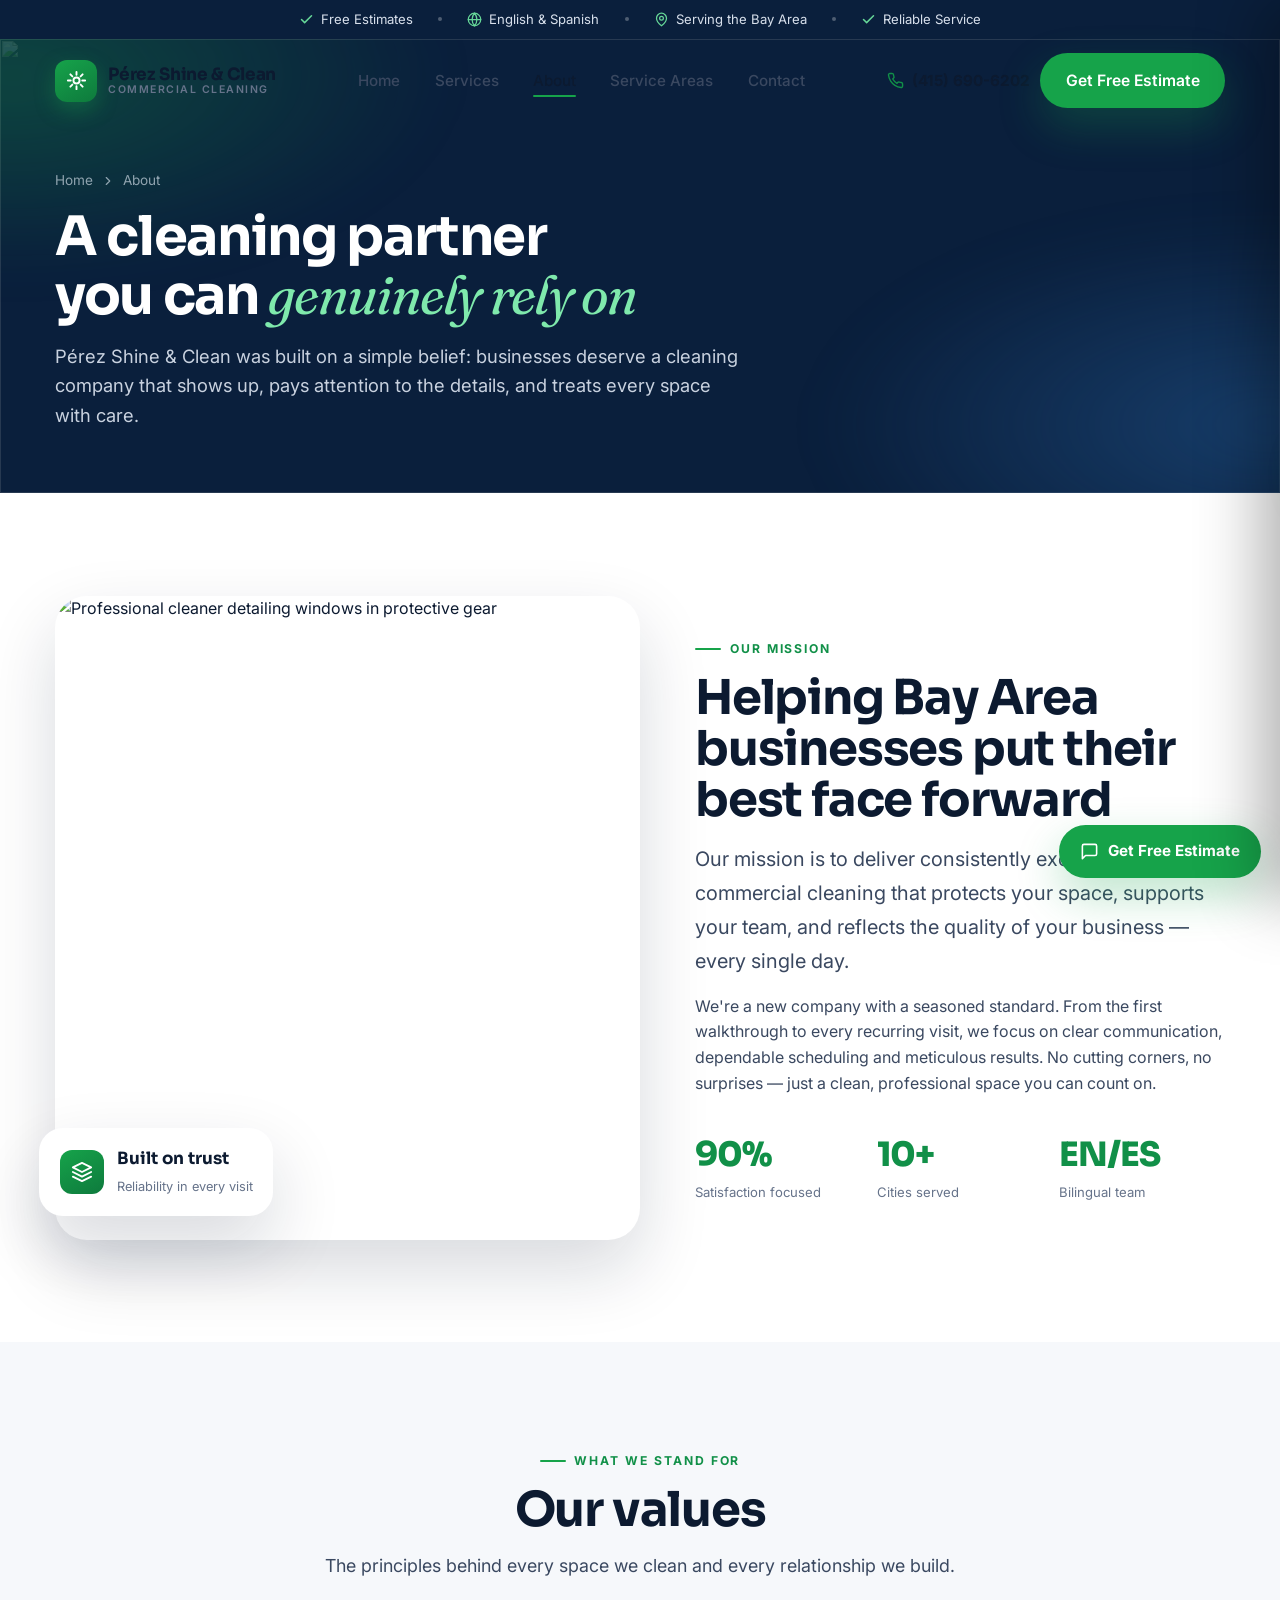
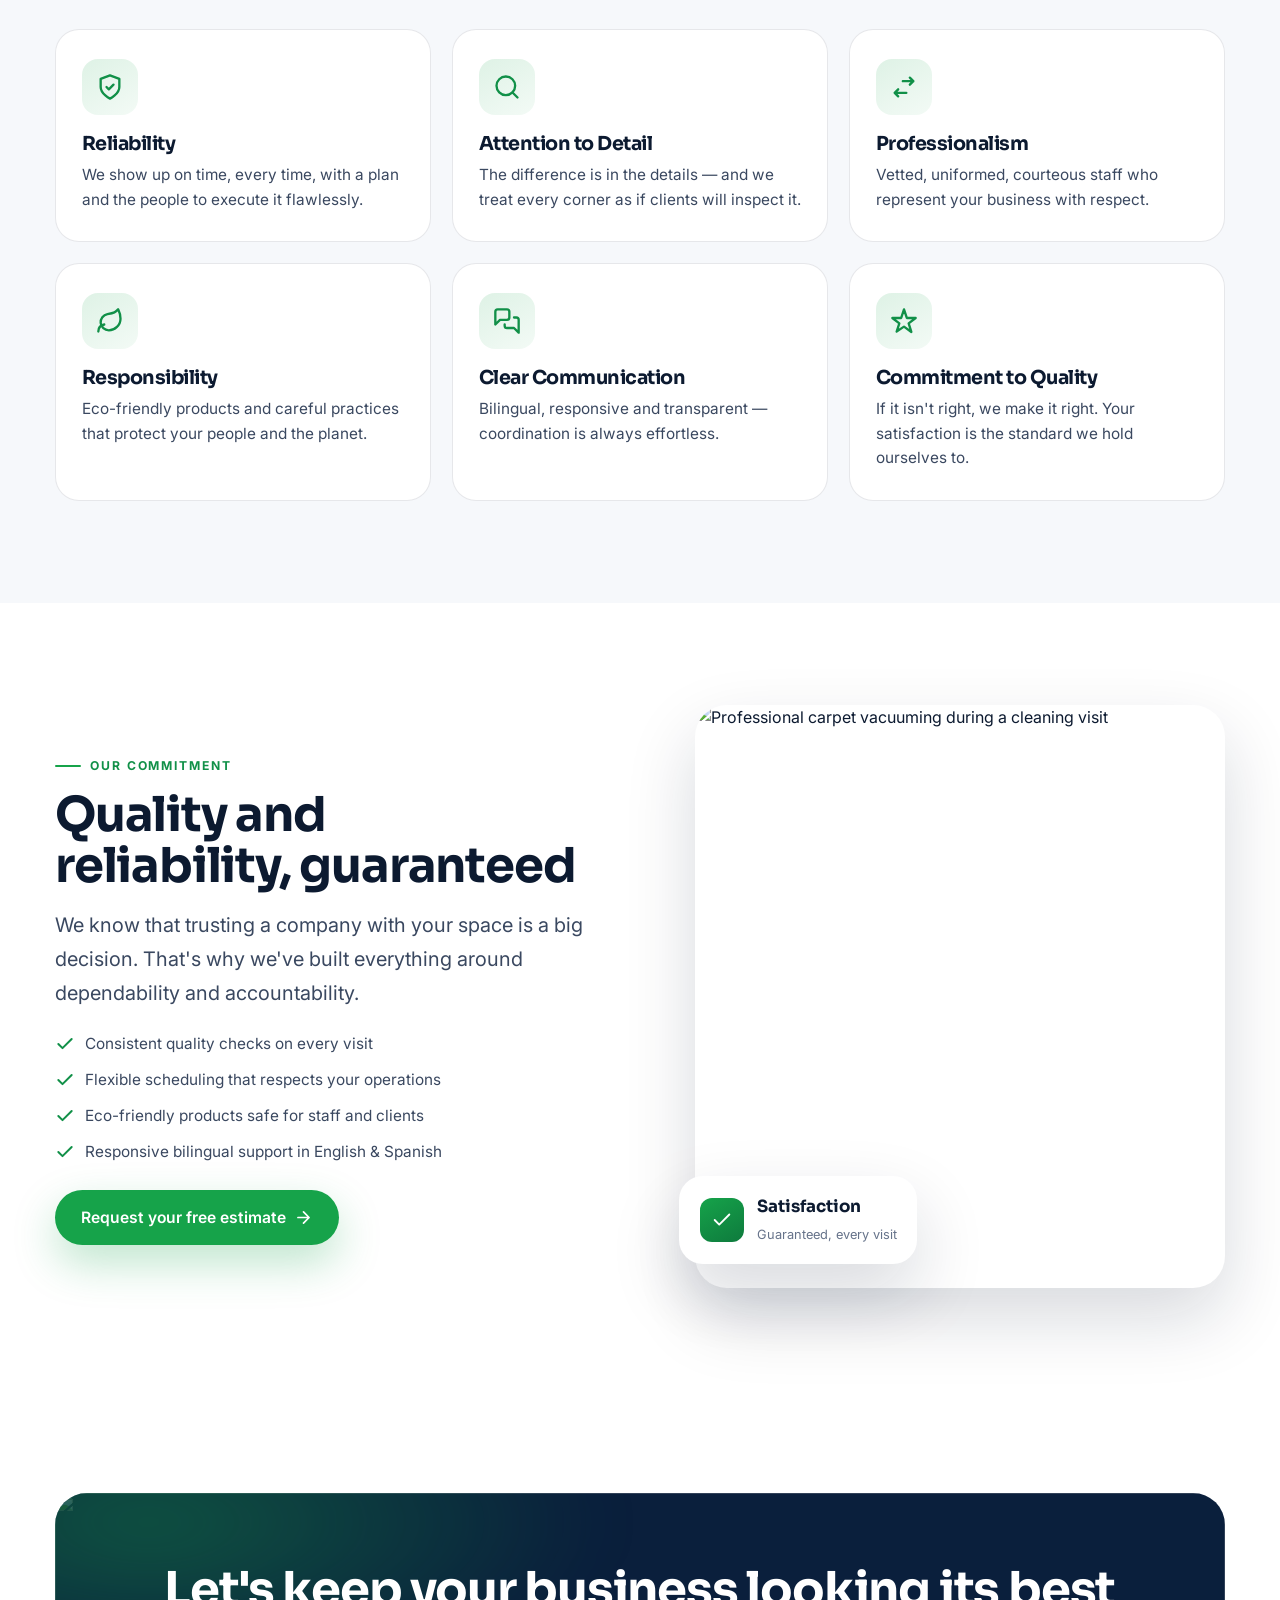
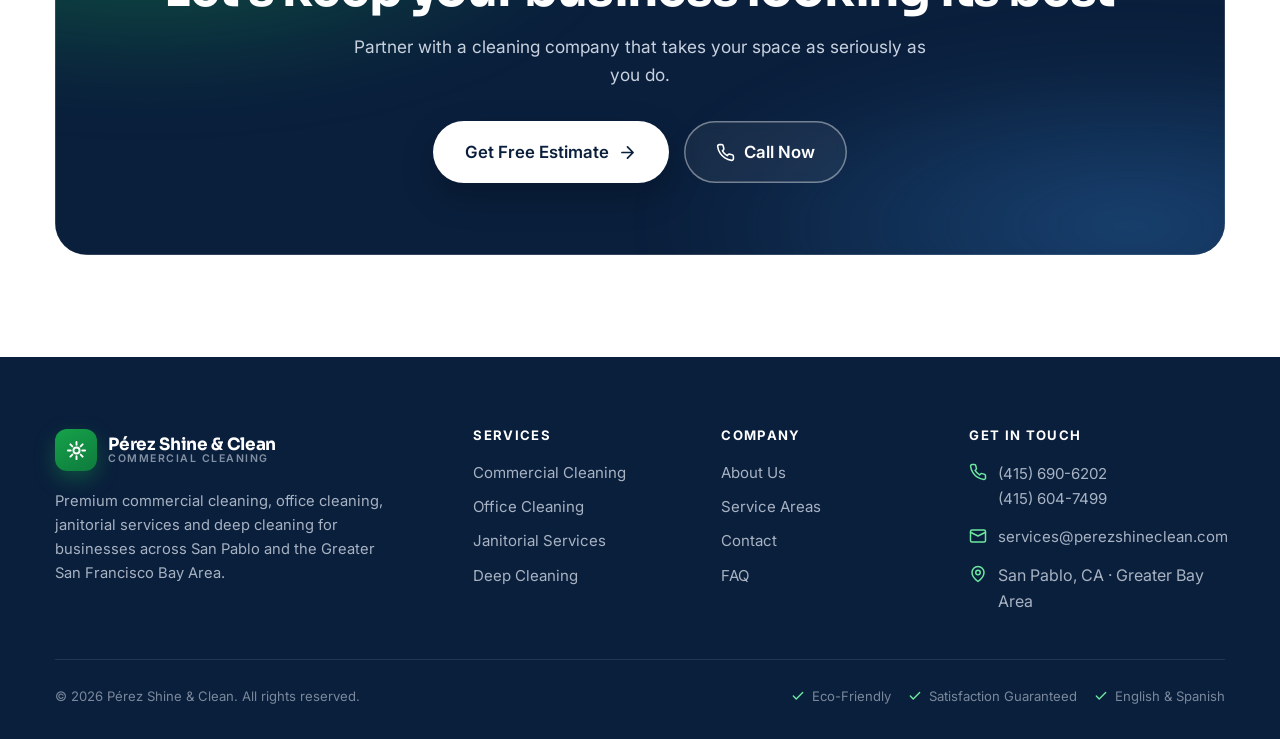
==== commit 3b379112: "Swap placeholder imagery for real cleaning photos (Unsplash CDN) Replace the 5 generic office/glass " ====
--- a/about.html
+++ b/about.html
@@ -11,7 +11,7 @@
   <meta property="og:title" content="About Pérez Shine & Clean — Bay Area Commercial Cleaning" />
   <meta property="og:description" content="Our mission, values and commitment to quality, professionalism and reliability for Bay Area businesses." />
   <meta property="og:url" content="https://perezshineclean.com/about.html" />
-  <meta property="og:image" content="https://perezshineclean.com/assets/img/corporate-plaza.jpg" />
+  <meta property="og:image" content="https://images.unsplash.com/photo-1581578731548-c64695cc6952?auto=format&fit=crop&w=1600&q=80" />
   <meta name="twitter:card" content="summary_large_image" />
   <link rel="preconnect" href="https://fonts.googleapis.com" />
   <link rel="preconnect" href="https://fonts.gstatic.com" crossorigin />
@@ -74,7 +74,7 @@
 
   <main id="main">
     <section class="page-hero">
-      <div class="page-hero__bg"><img src="assets/img/glass-towers.jpg" alt="" aria-hidden="true" /></div>
+      <div class="page-hero__bg"><img src="https://images.unsplash.com/photo-1564540583246-934409427776?auto=format&fit=crop&w=1600&q=80" alt="" aria-hidden="true" /></div>
       <div class="page-hero__mesh"></div>
       <div class="container">
         <div class="breadcrumb"><a href="index.html">Home</a><svg viewBox="0 0 24 24" fill="none" stroke="currentColor" stroke-width="2" stroke-linecap="round" stroke-linejoin="round"><path d="m9 18 6-6-6-6"/></svg><span>About</span></div>
@@ -88,7 +88,7 @@
       <div class="container">
         <div class="about-grid">
           <div class="about-media reveal">
-            <img src="assets/img/corporate-plaza.jpg" alt="Modern corporate plaza in the Bay Area" loading="lazy" decoding="async" />
+            <img src="https://images.unsplash.com/photo-1581578731548-c64695cc6952?auto=format&fit=crop&w=1600&q=80" alt="Professional cleaner detailing windows in protective gear" loading="lazy" decoding="async" />
             <div class="badge-float">
               <div class="ico"><svg viewBox="0 0 24 24" fill="none" stroke="currentColor" stroke-width="2" stroke-linecap="round" stroke-linejoin="round"><path d="M12 2 2 7l10 5 10-5-10-5Z"/><path d="m2 17 10 5 10-5M2 12l10 5 10-5"/></svg></div>
               <div><strong>Built on trust</strong><span>Reliability in every visit</span></div>
@@ -169,7 +169,7 @@
             <p style="margin-top:1.6rem"><a class="btn" href="contact.html">Request your free estimate <svg viewBox="0 0 24 24" fill="none" stroke="currentColor" stroke-width="2.2" stroke-linecap="round" stroke-linejoin="round"><path d="M5 12h14M12 5l7 7-7 7"/></svg></a></p>
           </div>
           <div class="about-media reveal reveal-delay-1">
-            <img src="assets/img/clean-lobby.jpg" alt="Spotless modern building interior" loading="lazy" decoding="async" />
+            <img src="https://images.unsplash.com/photo-1527515637462-cff94eecc1ac?auto=format&fit=crop&w=1600&q=80" alt="Professional carpet vacuuming during a cleaning visit" loading="lazy" decoding="async" />
             <div class="badge-float">
               <div class="ico"><svg viewBox="0 0 24 24" fill="none" stroke="currentColor" stroke-width="2" stroke-linecap="round" stroke-linejoin="round"><path d="M20 6 9 17l-5-5"/></svg></div>
               <div><strong>Satisfaction</strong><span>Guaranteed, every visit</span></div>
@@ -182,7 +182,7 @@
     <section class="section">
       <div class="container">
         <div class="cta reveal">
-          <div class="cta__bg"><img src="assets/img/hero-tower.jpg" alt="" aria-hidden="true" loading="lazy" /></div>
+          <div class="cta__bg"><img src="https://images.unsplash.com/photo-1603712725038-e9334ae8f39f?auto=format&fit=crop&w=2070&q=80" alt="" aria-hidden="true" loading="lazy" /></div>
           <div class="cta__mesh"></div>
           <h2>Let's keep your business looking its best</h2>
           <p>Partner with a cleaning company that takes your space as seriously as you do.</p>
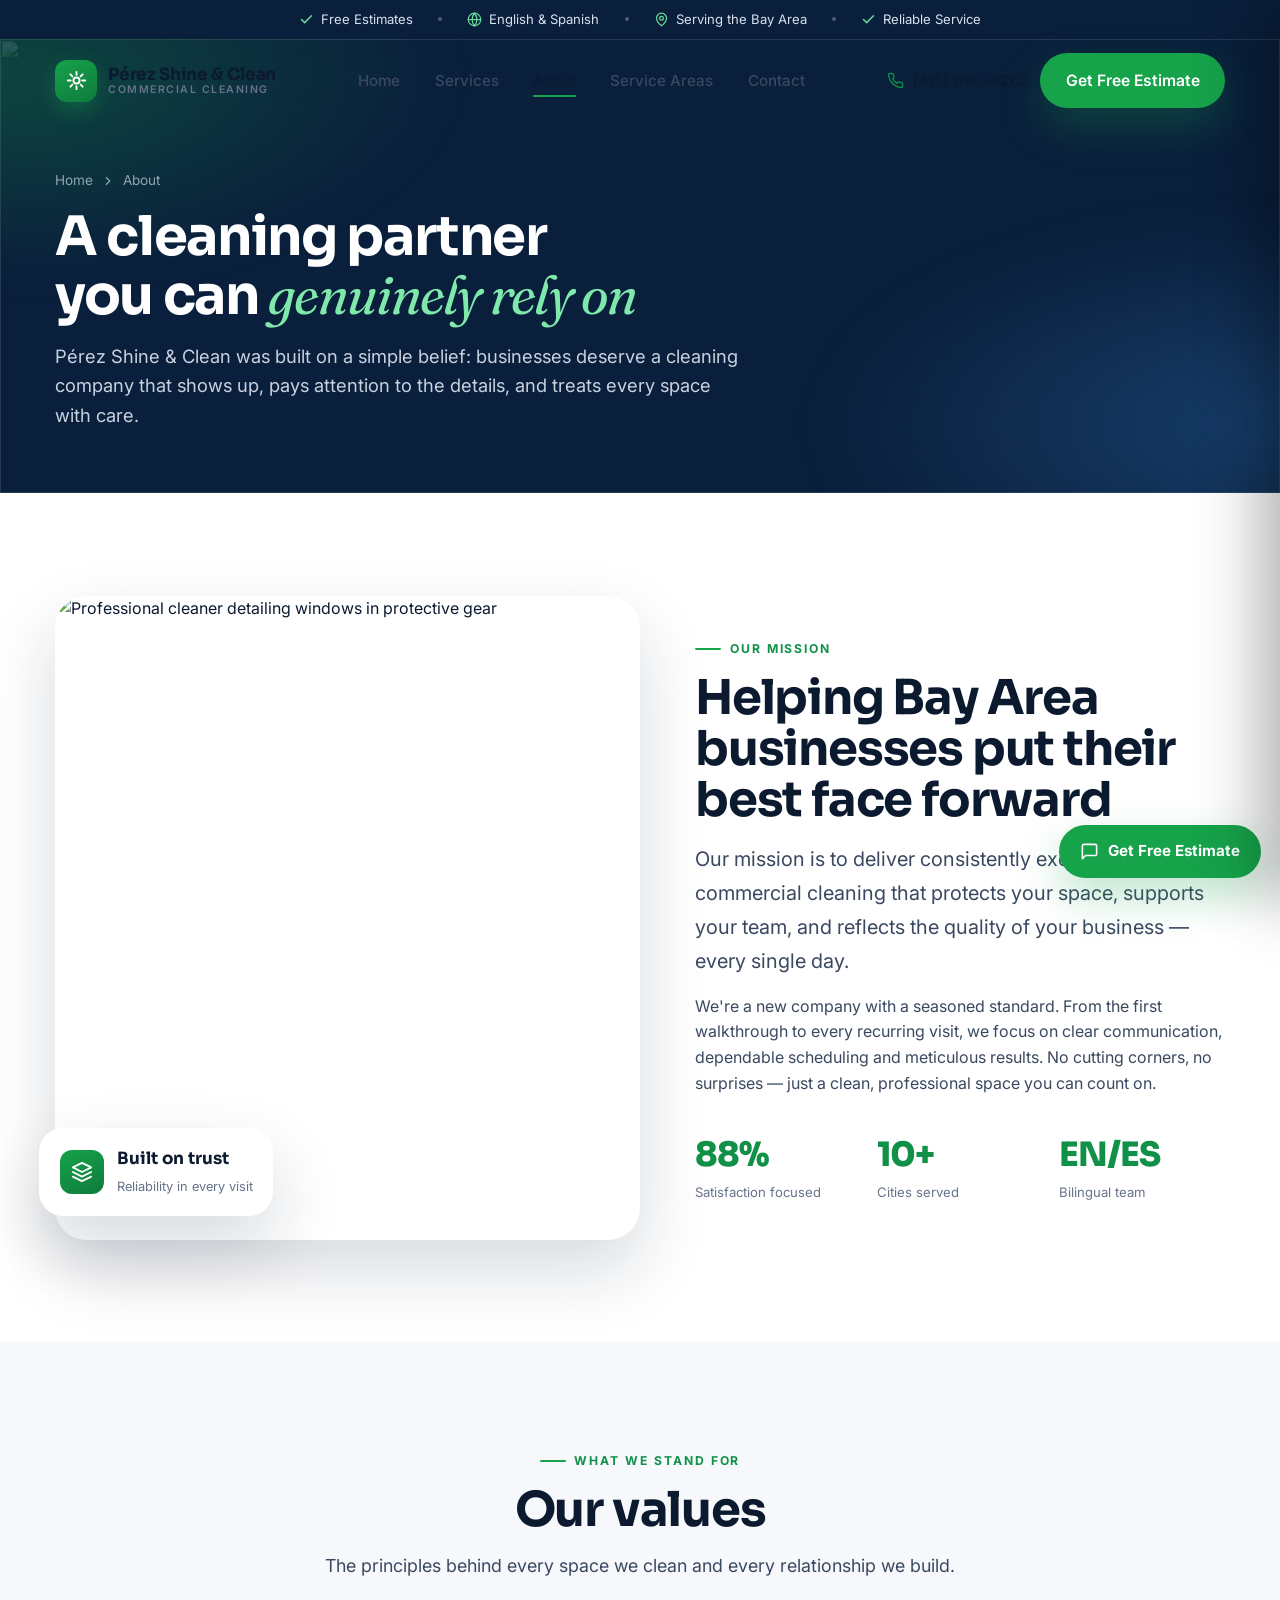
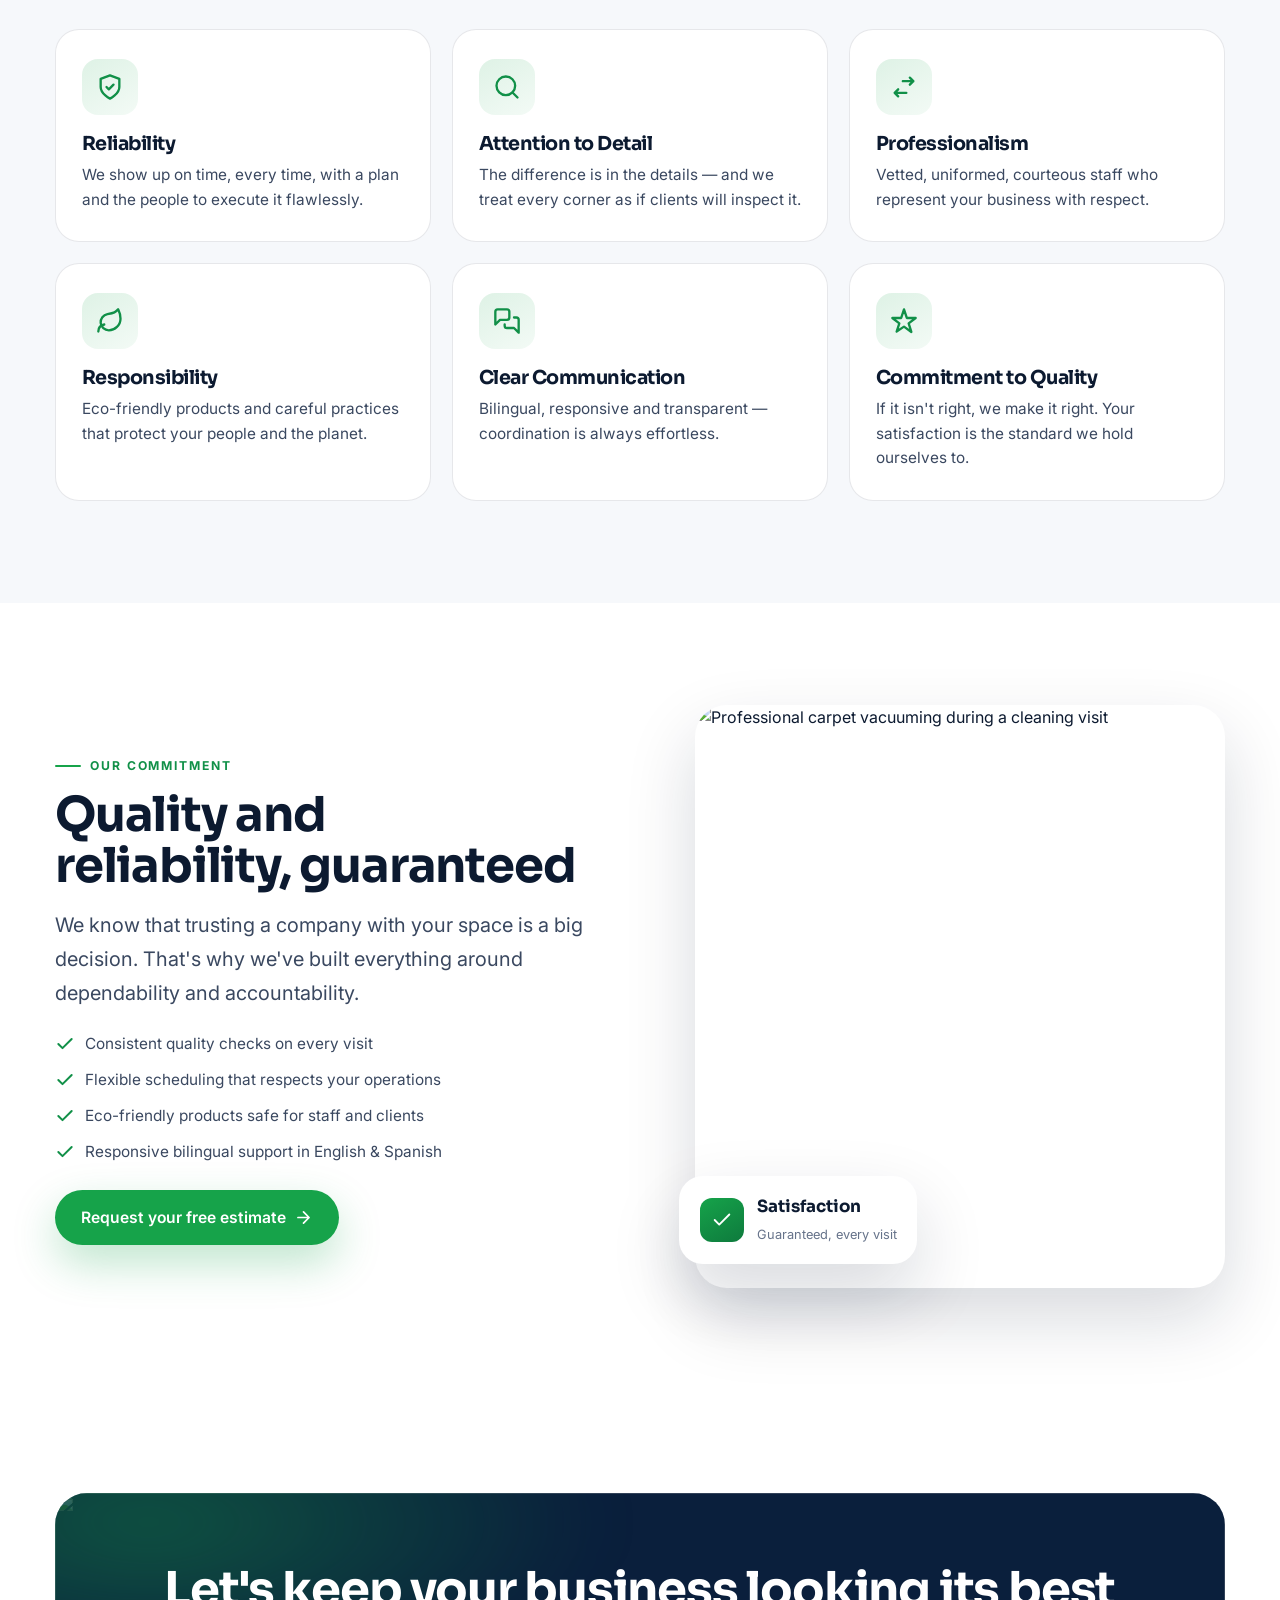
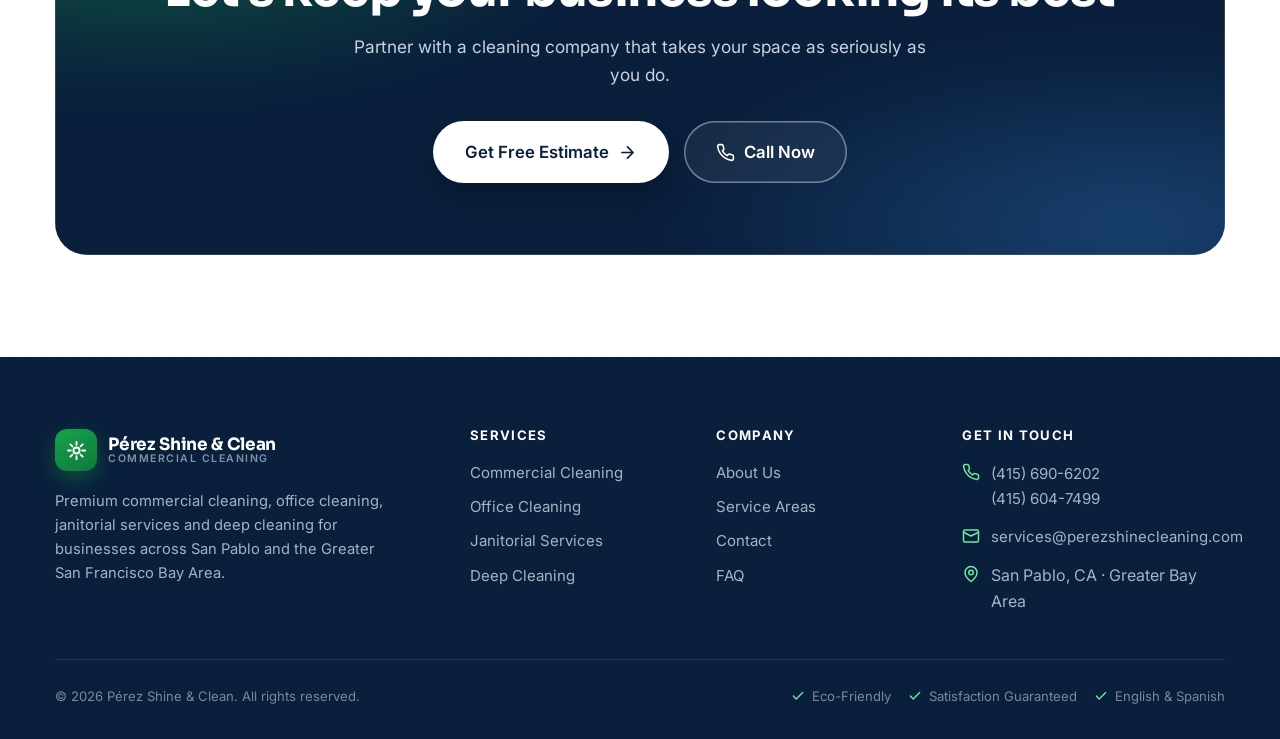
==== commit a5ac2d68: "SEO: fix all domain URLs to new domain, add CleaningService schema type, robots meta and keywords" ====
--- a/about.html
+++ b/about.html
@@ -5,12 +5,13 @@
   <meta name="viewport" content="width=device-width, initial-scale=1.0" />
   <title>About Us | Pérez Shine &amp; Clean — Commercial Cleaning San Pablo</title>
   <meta name="description" content="Learn about Pérez Shine & Clean — our mission, values and commitment to quality, professionalism and reliability for commercial cleaning across San Pablo and the Bay Area." />
-  <link rel="canonical" href="https://perezshineclean.com/about.html" />
+  <link rel="canonical" href="https://www.perezshinecleaning.com/about.html" />
   <meta name="theme-color" content="#0a1f3c" />
+  <meta name="robots" content="index, follow" />
   <meta property="og:type" content="website" />
   <meta property="og:title" content="About Pérez Shine & Clean — Bay Area Commercial Cleaning" />
   <meta property="og:description" content="Our mission, values and commitment to quality, professionalism and reliability for Bay Area businesses." />
-  <meta property="og:url" content="https://perezshineclean.com/about.html" />
+  <meta property="og:url" content="https://www.perezshinecleaning.com/about.html" />
   <meta property="og:image" content="https://images.unsplash.com/photo-1581578731548-c64695cc6952?auto=format&fit=crop&w=1600&q=80" />
   <meta name="twitter:card" content="summary_large_image" />
   <link rel="preconnect" href="https://fonts.googleapis.com" />
@@ -22,8 +23,8 @@
     "@context": "https://schema.org",
     "@type": "BreadcrumbList",
     "itemListElement": [
-      { "@type": "ListItem", "position": 1, "name": "Home", "item": "https://perezshineclean.com/" },
-      { "@type": "ListItem", "position": 2, "name": "About", "item": "https://perezshineclean.com/about.html" }
+      { "@type": "ListItem", "position": 1, "name": "Home", "item": "https://www.perezshinecleaning.com/" },
+      { "@type": "ListItem", "position": 2, "name": "About", "item": "https://www.perezshinecleaning.com/about.html" }
     ]
   }
   </script>
@@ -211,7 +212,7 @@
           <h4>Get in touch</h4>
           <div class="footer__contact">
             <div class="row"><svg viewBox="0 0 24 24" fill="none" stroke="currentColor" stroke-width="2" stroke-linecap="round" stroke-linejoin="round"><path d="M22 16.92v3a2 2 0 0 1-2.18 2 19.79 19.79 0 0 1-8.63-3.07 19.5 19.5 0 0 1-6-6 19.79 19.79 0 0 1-3.07-8.67A2 2 0 0 1 4.11 2h3a2 2 0 0 1 2 1.72c.13.96.36 1.9.7 2.81a2 2 0 0 1-.45 2.11L8.09 9.91a16 16 0 0 0 6 6l1.27-1.27a2 2 0 0 1 2.11-.45c.91.34 1.85.57 2.81.7A2 2 0 0 1 22 16.92Z"/></svg><div><a href="tel:+14156906202">(415) 690-6202</a><br/><a href="tel:+14156047499">(415) 604-7499</a></div></div>
-            <div class="row"><svg viewBox="0 0 24 24" fill="none" stroke="currentColor" stroke-width="2" stroke-linecap="round" stroke-linejoin="round"><rect x="2" y="4" width="20" height="16" rx="2"/><path d="m22 7-10 5L2 7"/></svg><a href="mailto:services@perezshineclean.com">services@perezshineclean.com</a></div>
+            <div class="row"><svg viewBox="0 0 24 24" fill="none" stroke="currentColor" stroke-width="2" stroke-linecap="round" stroke-linejoin="round"><rect x="2" y="4" width="20" height="16" rx="2"/><path d="m22 7-10 5L2 7"/></svg><a href="mailto:services@perezshinecleaning.com">services@perezshinecleaning.com</a></div>
             <div class="row"><svg viewBox="0 0 24 24" fill="none" stroke="currentColor" stroke-width="2" stroke-linecap="round" stroke-linejoin="round"><path d="M20 10c0 6-8 12-8 12s-8-6-8-12a8 8 0 0 1 16 0Z"/><circle cx="12" cy="10" r="3"/></svg><span>San Pablo, CA · Greater Bay Area</span></div>
           </div>
         </div>
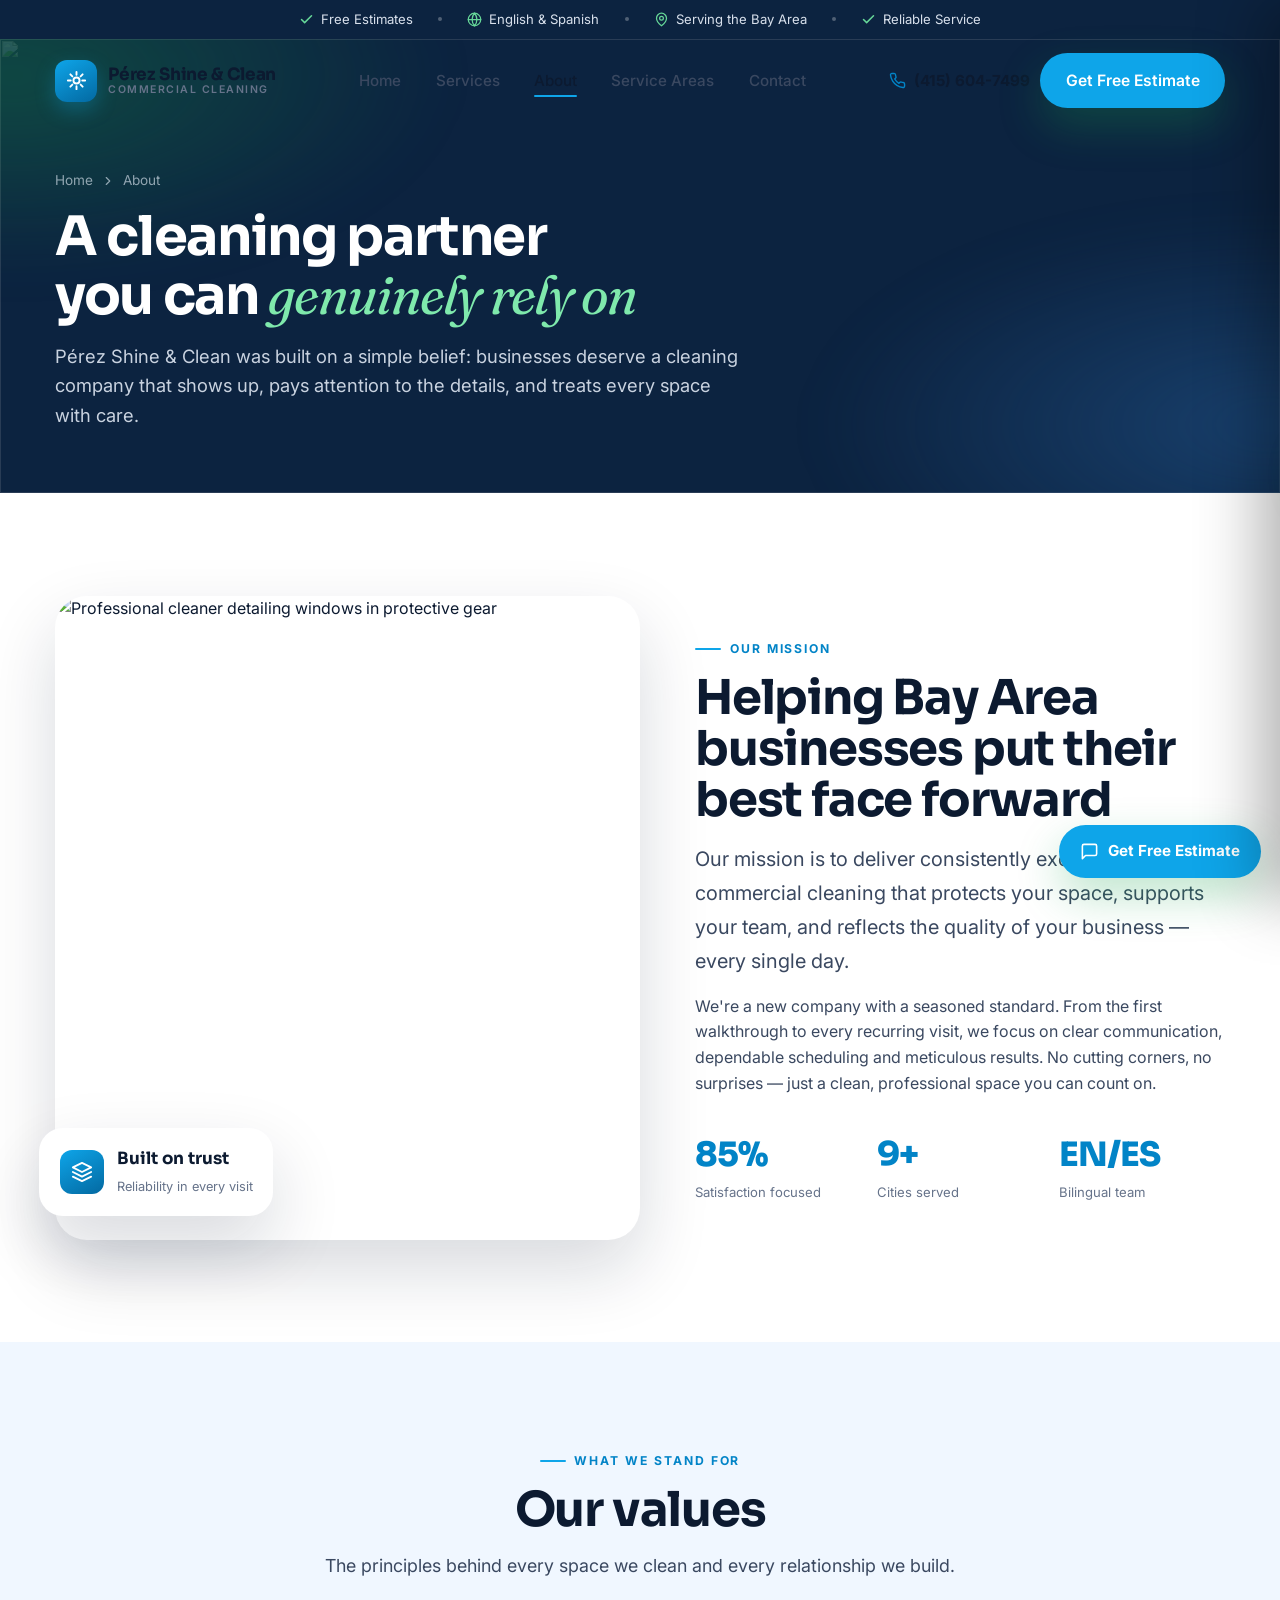
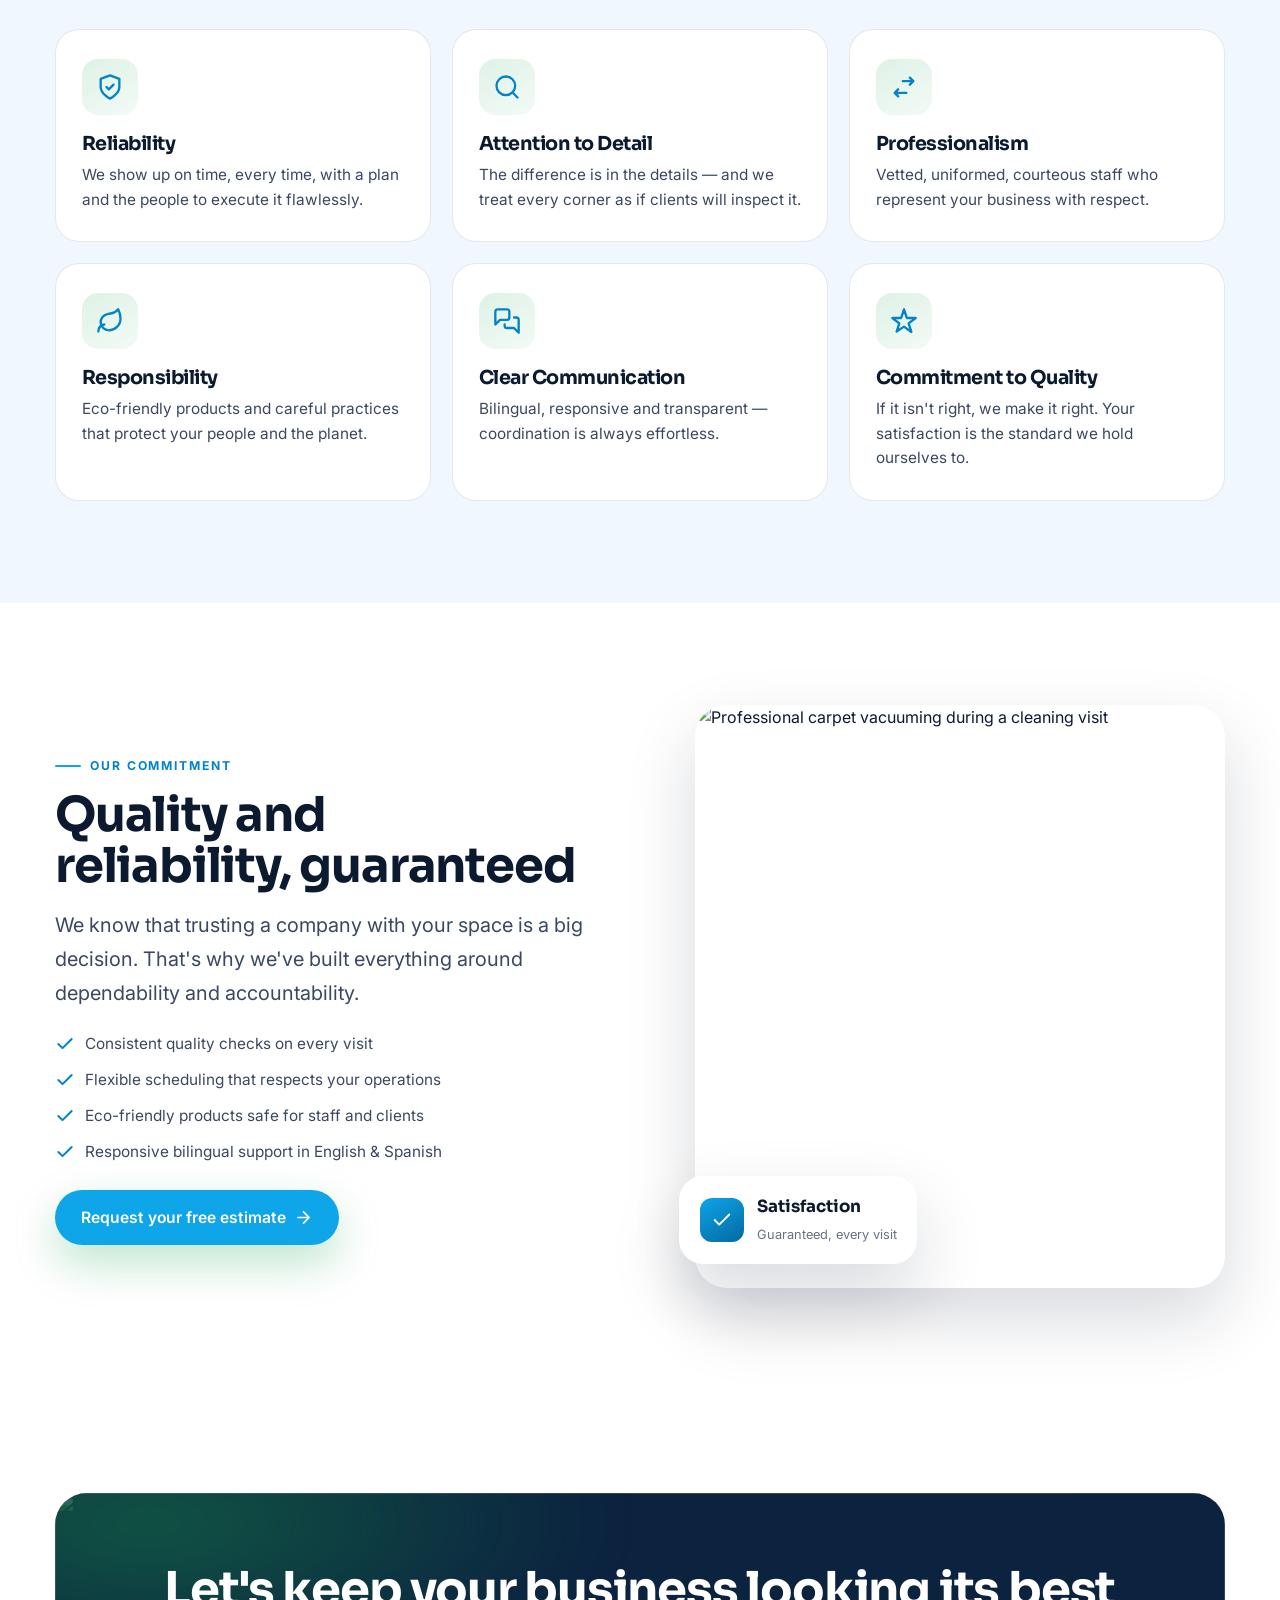
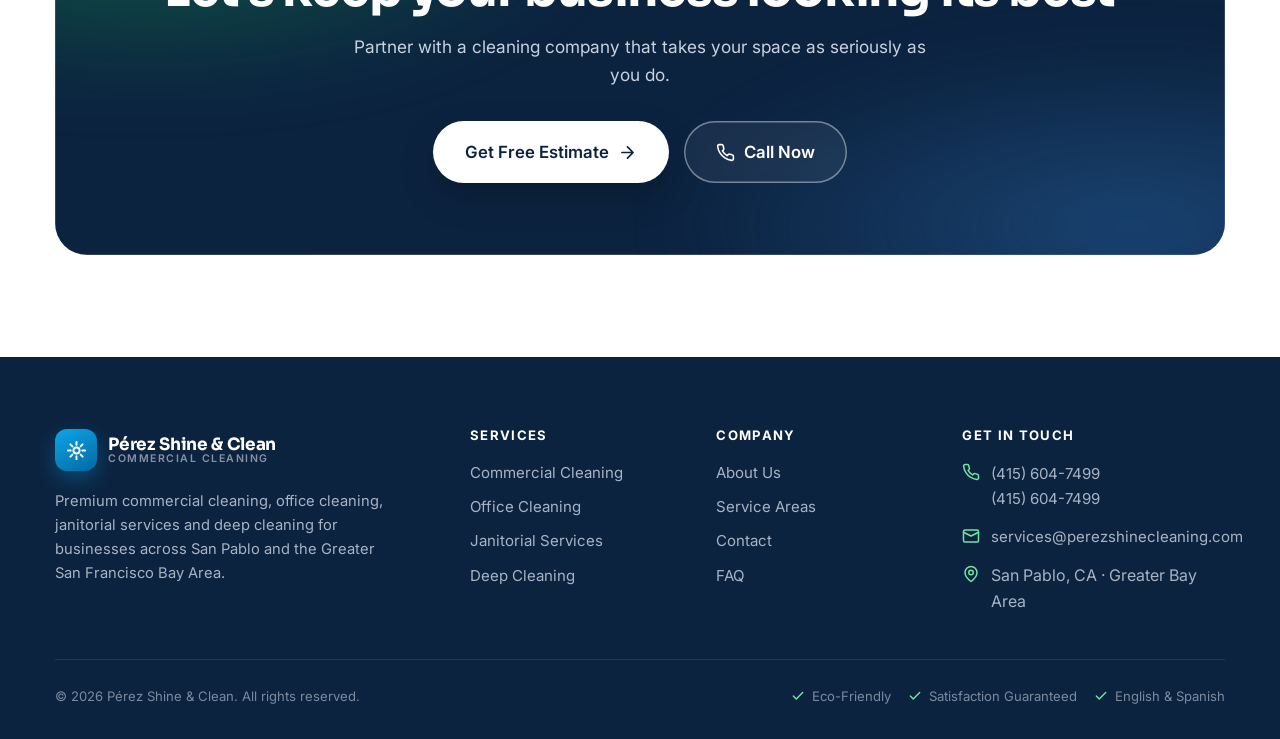
==== commit 454aaa9a: "Redesign: sky blue palette, lighter hero, remove marquee, Richmond as primary location, phone update" ====
--- a/about.html
+++ b/about.html
@@ -55,7 +55,7 @@
         <a class="nav__link" href="contact.html">Contact</a>
       </nav>
       <div class="nav__cta">
-        <a class="nav__phone" href="tel:+14156906202"><svg viewBox="0 0 24 24" fill="none" stroke="currentColor" stroke-width="2" stroke-linecap="round" stroke-linejoin="round"><path d="M22 16.92v3a2 2 0 0 1-2.18 2 19.79 19.79 0 0 1-8.63-3.07 19.5 19.5 0 0 1-6-6 19.79 19.79 0 0 1-3.07-8.67A2 2 0 0 1 4.11 2h3a2 2 0 0 1 2 1.72c.13.96.36 1.9.7 2.81a2 2 0 0 1-.45 2.11L8.09 9.91a16 16 0 0 0 6 6l1.27-1.27a2 2 0 0 1 2.11-.45c.91.34 1.85.57 2.81.7A2 2 0 0 1 22 16.92Z"/></svg> (415) 690-6202</a>
+        <a class="nav__phone" href="tel:+14156047499"><svg viewBox="0 0 24 24" fill="none" stroke="currentColor" stroke-width="2" stroke-linecap="round" stroke-linejoin="round"><path d="M22 16.92v3a2 2 0 0 1-2.18 2 19.79 19.79 0 0 1-8.63-3.07 19.5 19.5 0 0 1-6-6 19.79 19.79 0 0 1-3.07-8.67A2 2 0 0 1 4.11 2h3a2 2 0 0 1 2 1.72c.13.96.36 1.9.7 2.81a2 2 0 0 1-.45 2.11L8.09 9.91a16 16 0 0 0 6 6l1.27-1.27a2 2 0 0 1 2.11-.45c.91.34 1.85.57 2.81.7A2 2 0 0 1 22 16.92Z"/></svg> (415) 604-7499</a>
         <a class="btn" href="contact.html">Get Free Estimate</a>
       </div>
       <button class="nav__toggle" aria-label="Open menu" aria-expanded="false"><span></span><span></span><span></span></button>
@@ -70,7 +70,7 @@
     <a class="nav__link" href="service-areas.html">Service Areas</a>
     <a class="nav__link" href="contact.html">Contact</a>
     <a class="btn btn--block" href="contact.html">Get Free Estimate</a>
-    <a class="drawer__phone" href="tel:+14156906202"><svg viewBox="0 0 24 24" fill="none" stroke="currentColor" stroke-width="2" stroke-linecap="round" stroke-linejoin="round"><path d="M22 16.92v3a2 2 0 0 1-2.18 2 19.79 19.79 0 0 1-8.63-3.07 19.5 19.5 0 0 1-6-6 19.79 19.79 0 0 1-3.07-8.67A2 2 0 0 1 4.11 2h3a2 2 0 0 1 2 1.72c.13.96.36 1.9.7 2.81a2 2 0 0 1-.45 2.11L8.09 9.91a16 16 0 0 0 6 6l1.27-1.27a2 2 0 0 1 2.11-.45c.91.34 1.85.57 2.81.7A2 2 0 0 1 22 16.92Z"/></svg> (415) 690-6202</a>
+    <a class="drawer__phone" href="tel:+14156047499"><svg viewBox="0 0 24 24" fill="none" stroke="currentColor" stroke-width="2" stroke-linecap="round" stroke-linejoin="round"><path d="M22 16.92v3a2 2 0 0 1-2.18 2 19.79 19.79 0 0 1-8.63-3.07 19.5 19.5 0 0 1-6-6 19.79 19.79 0 0 1-3.07-8.67A2 2 0 0 1 4.11 2h3a2 2 0 0 1 2 1.72c.13.96.36 1.9.7 2.81a2 2 0 0 1-.45 2.11L8.09 9.91a16 16 0 0 0 6 6l1.27-1.27a2 2 0 0 1 2.11-.45c.91.34 1.85.57 2.81.7A2 2 0 0 1 22 16.92Z"/></svg> (415) 604-7499</a>
   </aside>
 
   <main id="main">
@@ -189,7 +189,7 @@
           <p>Partner with a cleaning company that takes your space as seriously as you do.</p>
           <div class="cta__actions">
             <a class="btn btn--light btn--lg" href="contact.html" data-magnetic>Get Free Estimate <svg viewBox="0 0 24 24" fill="none" stroke="currentColor" stroke-width="2.2" stroke-linecap="round" stroke-linejoin="round"><path d="M5 12h14M12 5l7 7-7 7"/></svg></a>
-            <a class="btn btn--outline-light btn--lg" href="tel:+14156906202"><svg viewBox="0 0 24 24" fill="none" stroke="currentColor" stroke-width="2" stroke-linecap="round" stroke-linejoin="round"><path d="M22 16.92v3a2 2 0 0 1-2.18 2 19.79 19.79 0 0 1-8.63-3.07 19.5 19.5 0 0 1-6-6 19.79 19.79 0 0 1-3.07-8.67A2 2 0 0 1 4.11 2h3a2 2 0 0 1 2 1.72c.13.96.36 1.9.7 2.81a2 2 0 0 1-.45 2.11L8.09 9.91a16 16 0 0 0 6 6l1.27-1.27a2 2 0 0 1 2.11-.45c.91.34 1.85.57 2.81.7A2 2 0 0 1 22 16.92Z"/></svg> Call Now</a>
+            <a class="btn btn--outline-light btn--lg" href="tel:+14156047499"><svg viewBox="0 0 24 24" fill="none" stroke="currentColor" stroke-width="2" stroke-linecap="round" stroke-linejoin="round"><path d="M22 16.92v3a2 2 0 0 1-2.18 2 19.79 19.79 0 0 1-8.63-3.07 19.5 19.5 0 0 1-6-6 19.79 19.79 0 0 1-3.07-8.67A2 2 0 0 1 4.11 2h3a2 2 0 0 1 2 1.72c.13.96.36 1.9.7 2.81a2 2 0 0 1-.45 2.11L8.09 9.91a16 16 0 0 0 6 6l1.27-1.27a2 2 0 0 1 2.11-.45c.91.34 1.85.57 2.81.7A2 2 0 0 1 22 16.92Z"/></svg> Call Now</a>
           </div>
         </div>
       </div>
@@ -211,7 +211,7 @@
         <div>
           <h4>Get in touch</h4>
           <div class="footer__contact">
-            <div class="row"><svg viewBox="0 0 24 24" fill="none" stroke="currentColor" stroke-width="2" stroke-linecap="round" stroke-linejoin="round"><path d="M22 16.92v3a2 2 0 0 1-2.18 2 19.79 19.79 0 0 1-8.63-3.07 19.5 19.5 0 0 1-6-6 19.79 19.79 0 0 1-3.07-8.67A2 2 0 0 1 4.11 2h3a2 2 0 0 1 2 1.72c.13.96.36 1.9.7 2.81a2 2 0 0 1-.45 2.11L8.09 9.91a16 16 0 0 0 6 6l1.27-1.27a2 2 0 0 1 2.11-.45c.91.34 1.85.57 2.81.7A2 2 0 0 1 22 16.92Z"/></svg><div><a href="tel:+14156906202">(415) 690-6202</a><br/><a href="tel:+14156047499">(415) 604-7499</a></div></div>
+            <div class="row"><svg viewBox="0 0 24 24" fill="none" stroke="currentColor" stroke-width="2" stroke-linecap="round" stroke-linejoin="round"><path d="M22 16.92v3a2 2 0 0 1-2.18 2 19.79 19.79 0 0 1-8.63-3.07 19.5 19.5 0 0 1-6-6 19.79 19.79 0 0 1-3.07-8.67A2 2 0 0 1 4.11 2h3a2 2 0 0 1 2 1.72c.13.96.36 1.9.7 2.81a2 2 0 0 1-.45 2.11L8.09 9.91a16 16 0 0 0 6 6l1.27-1.27a2 2 0 0 1 2.11-.45c.91.34 1.85.57 2.81.7A2 2 0 0 1 22 16.92Z"/></svg><div><a href="tel:+14156047499">(415) 604-7499</a><br/><a href="tel:+14156047499">(415) 604-7499</a></div></div>
             <div class="row"><svg viewBox="0 0 24 24" fill="none" stroke="currentColor" stroke-width="2" stroke-linecap="round" stroke-linejoin="round"><rect x="2" y="4" width="20" height="16" rx="2"/><path d="m22 7-10 5L2 7"/></svg><a href="mailto:services@perezshinecleaning.com">services@perezshinecleaning.com</a></div>
             <div class="row"><svg viewBox="0 0 24 24" fill="none" stroke="currentColor" stroke-width="2" stroke-linecap="round" stroke-linejoin="round"><path d="M20 10c0 6-8 12-8 12s-8-6-8-12a8 8 0 0 1 16 0Z"/><circle cx="12" cy="10" r="3"/></svg><span>San Pablo, CA · Greater Bay Area</span></div>
           </div>
@@ -230,7 +230,7 @@
 
   <a class="float-quote" href="contact.html"><svg viewBox="0 0 24 24" fill="none" stroke="currentColor" stroke-width="2" stroke-linecap="round" stroke-linejoin="round"><path d="M21 15a2 2 0 0 1-2 2H7l-4 4V5a2 2 0 0 1 2-2h14a2 2 0 0 1 2 2Z"/></svg> Get Free Estimate</a>
   <div class="mobile-cta">
-    <a class="call" href="tel:+14156906202"><svg viewBox="0 0 24 24" fill="none" stroke="currentColor" stroke-width="2" stroke-linecap="round" stroke-linejoin="round"><path d="M22 16.92v3a2 2 0 0 1-2.18 2 19.79 19.79 0 0 1-8.63-3.07 19.5 19.5 0 0 1-6-6 19.79 19.79 0 0 1-3.07-8.67A2 2 0 0 1 4.11 2h3a2 2 0 0 1 2 1.72c.13.96.36 1.9.7 2.81a2 2 0 0 1-.45 2.11L8.09 9.91a16 16 0 0 0 6 6l1.27-1.27a2 2 0 0 1 2.11-.45c.91.34 1.85.57 2.81.7A2 2 0 0 1 22 16.92Z"/></svg> Call Now</a>
+    <a class="call" href="tel:+14156047499"><svg viewBox="0 0 24 24" fill="none" stroke="currentColor" stroke-width="2" stroke-linecap="round" stroke-linejoin="round"><path d="M22 16.92v3a2 2 0 0 1-2.18 2 19.79 19.79 0 0 1-8.63-3.07 19.5 19.5 0 0 1-6-6 19.79 19.79 0 0 1-3.07-8.67A2 2 0 0 1 4.11 2h3a2 2 0 0 1 2 1.72c.13.96.36 1.9.7 2.81a2 2 0 0 1-.45 2.11L8.09 9.91a16 16 0 0 0 6 6l1.27-1.27a2 2 0 0 1 2.11-.45c.91.34 1.85.57 2.81.7A2 2 0 0 1 22 16.92Z"/></svg> Call Now</a>
     <a class="quote" href="contact.html"><svg viewBox="0 0 24 24" fill="none" stroke="currentColor" stroke-width="2" stroke-linecap="round" stroke-linejoin="round"><path d="M21 15a2 2 0 0 1-2 2H7l-4 4V5a2 2 0 0 1 2-2h14a2 2 0 0 1 2 2Z"/></svg> Free Estimate</a>
   </div>
 
--- a/styles.css
+++ b/styles.css
@@ -7,21 +7,21 @@
    1. Tokens
    ============================================================= */
 :root {
-  /* Brand palette */
-  --navy:      #0a1f3c;
-  --navy-2:    #0f2a4f;
-  --navy-3:    #143462;
-  --navy-soft: #1c3a66;
-  --green:     #16a34a;   /* professional green */
-  --green-2:   #119048;
-  --green-3:   #0e7a3d;
-  --green-glow: rgba(22, 163, 74, 0.35);
+  /* Brand palette — clean, fresh, professional */
+  --navy:      #0c2340;
+  --navy-2:    #103060;
+  --navy-3:    #164070;
+  --navy-soft: #1e4a80;
+  --green:     #0ea5e9;   /* sky blue — clean & fresh */
+  --green-2:   #0284c7;
+  --green-3:   #0369a1;
+  --green-glow: rgba(14, 165, 233, 0.30);
 
   --white:     #ffffff;
   --paper:     #ffffff;
-  --gray-50:   #f6f8fb;   /* light gray */
-  --gray-100:  #eef2f7;
-  --gray-200:  #e2e8f0;
+  --gray-50:   #f0f7ff;   /* light sky tint */
+  --gray-100:  #e0f0ff;
+  --gray-200:  #cce4f8;
 
   --ink:       #0c1a30;
   --ink-soft:  #3a4860;
@@ -345,25 +345,22 @@
 .hero__tint {
   position: absolute; inset: 0; z-index: -2;
   background:
-    linear-gradient(105deg, rgba(8,20,40,.94) 0%, rgba(10,31,60,.86) 42%, rgba(10,31,60,.55) 100%),
-    linear-gradient(0deg, rgba(8,18,34,.7), rgba(8,18,34,.1) 60%);
+    linear-gradient(105deg, rgba(8,20,40,.78) 0%, rgba(12,35,64,.62) 45%, rgba(12,35,64,.32) 100%),
+    linear-gradient(0deg, rgba(8,18,34,.55), rgba(8,18,34,.0) 65%);
 }
 .hero__mesh {
   position: absolute; inset: -20%; z-index: -1; pointer-events: none;
   background:
-    radial-gradient(38% 40% at 18% 22%, rgba(22,163,74,.35) 0%, transparent 70%),
-    radial-gradient(36% 38% at 82% 72%, rgba(43,108,176,.4) 0%, transparent 72%);
-  filter: blur(20px);
-  animation: meshDrift 22s ease-in-out infinite;
+    radial-gradient(38% 40% at 18% 22%, rgba(14,165,233,.22) 0%, transparent 70%),
+    radial-gradient(36% 38% at 82% 72%, rgba(14,165,233,.18) 0%, transparent 72%);
+  filter: blur(24px);
+  animation: meshDrift 28s ease-in-out infinite;
 }
 @keyframes meshDrift {
   0%,100% { transform: translate3d(0,0,0) scale(1); }
-  50%     { transform: translate3d(2%, -2%, 0) scale(1.12); }
-}
-.hero__grain {
-  position: absolute; inset: 0; z-index: -1; opacity: .05; pointer-events: none;
-  background-image: url("data:image/svg+xml,%3Csvg xmlns='http://www.w3.org/2000/svg' width='160' height='160'%3E%3Cfilter id='n'%3E%3CfeTurbulence type='fractalNoise' baseFrequency='0.85' numOctaves='3'/%3E%3C/filter%3E%3Crect width='100%25' height='100%25' filter='url(%23n)'/%3E%3C/svg%3E");
-}
+  50%     { transform: translate3d(1%, -1%, 0) scale(1.06); }
+}
+.hero__grain { display: none; }
 .hero__inner { max-width: 720px; }
 .hero__badge {
   display: inline-flex; align-items: center; gap: .55rem;
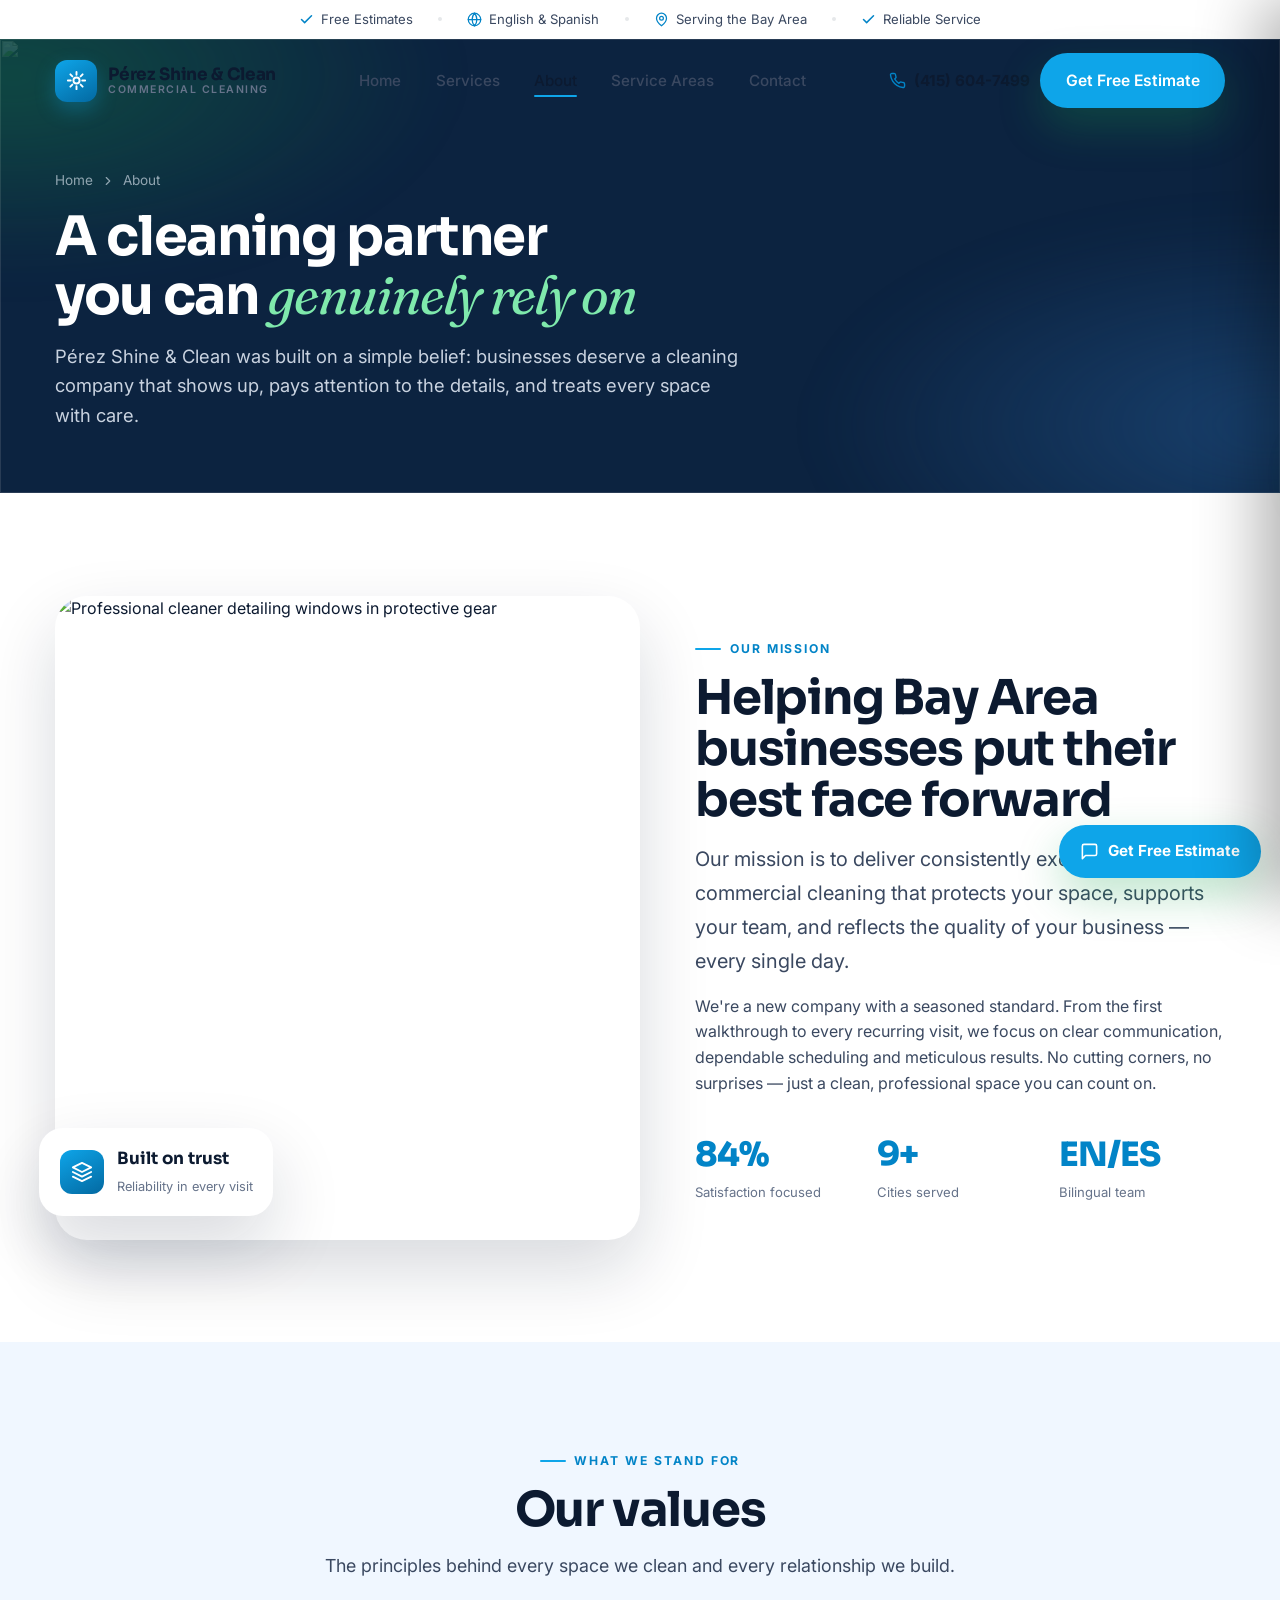
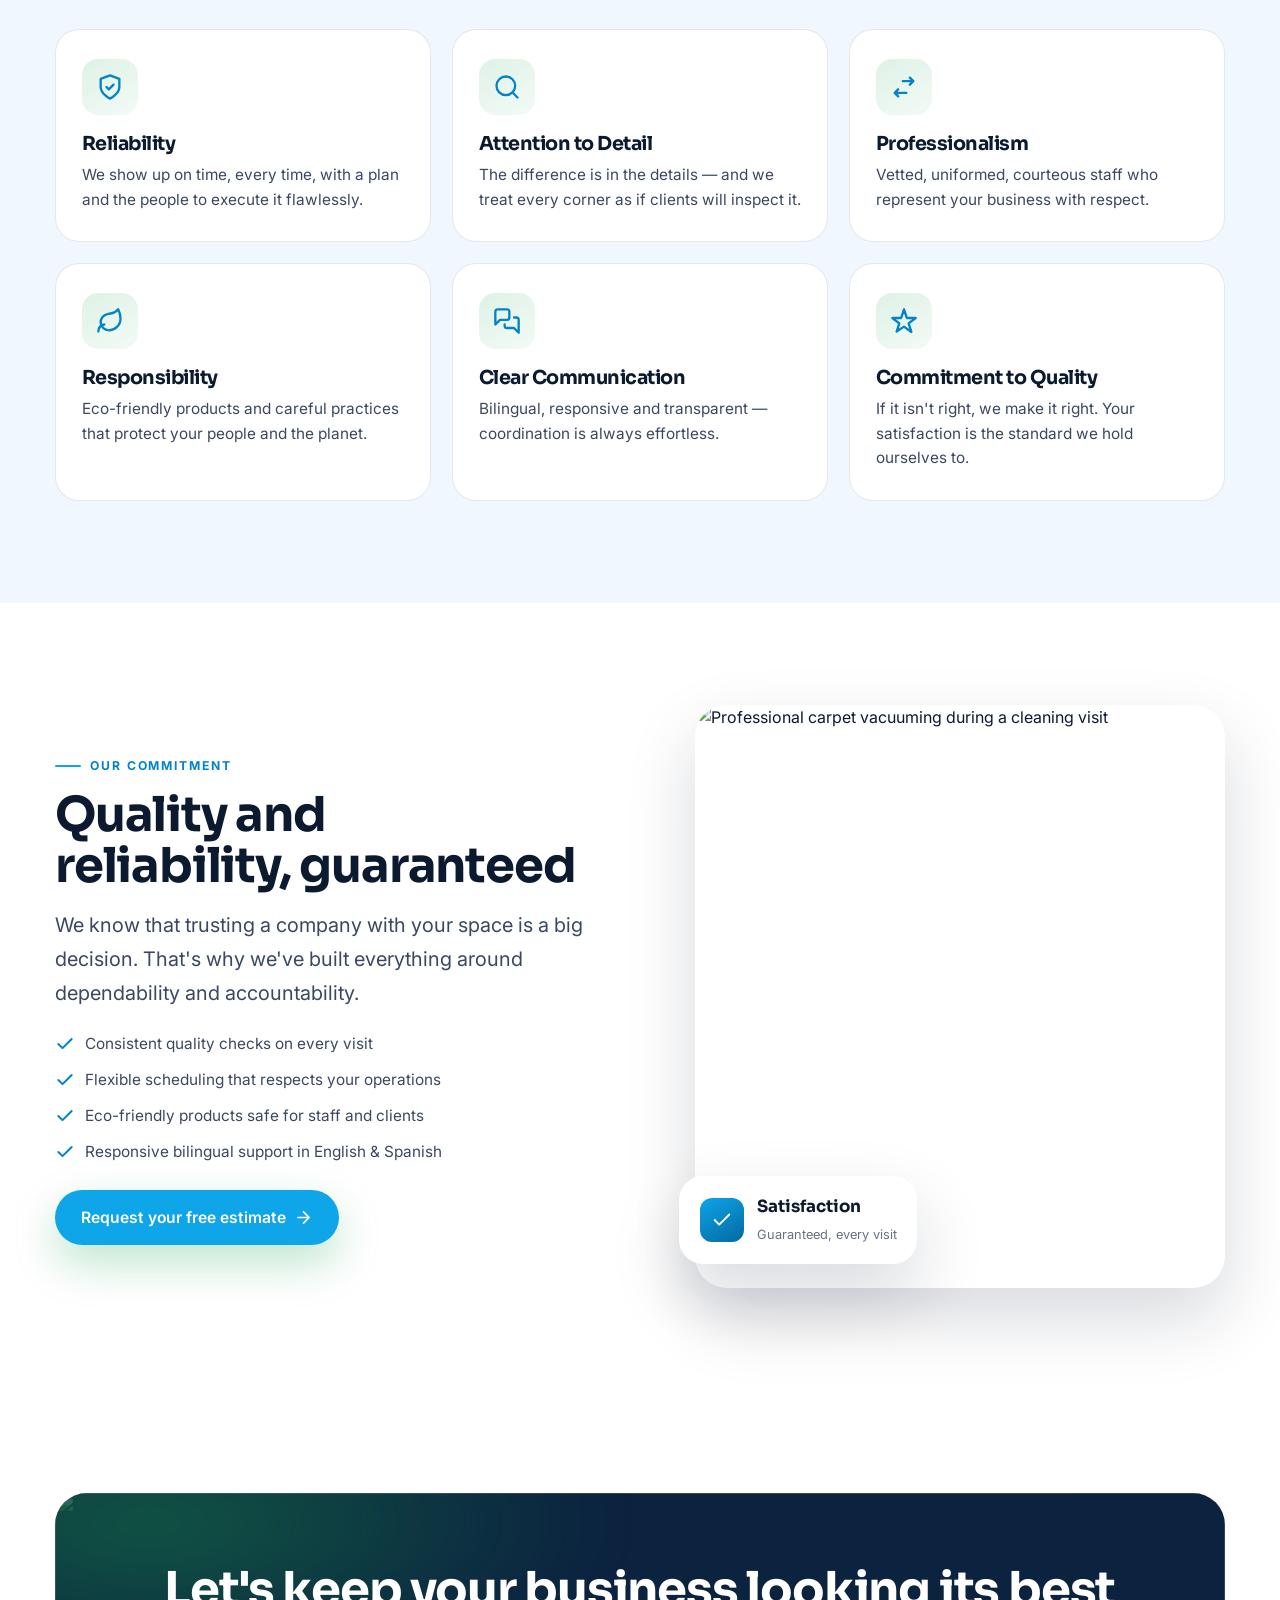
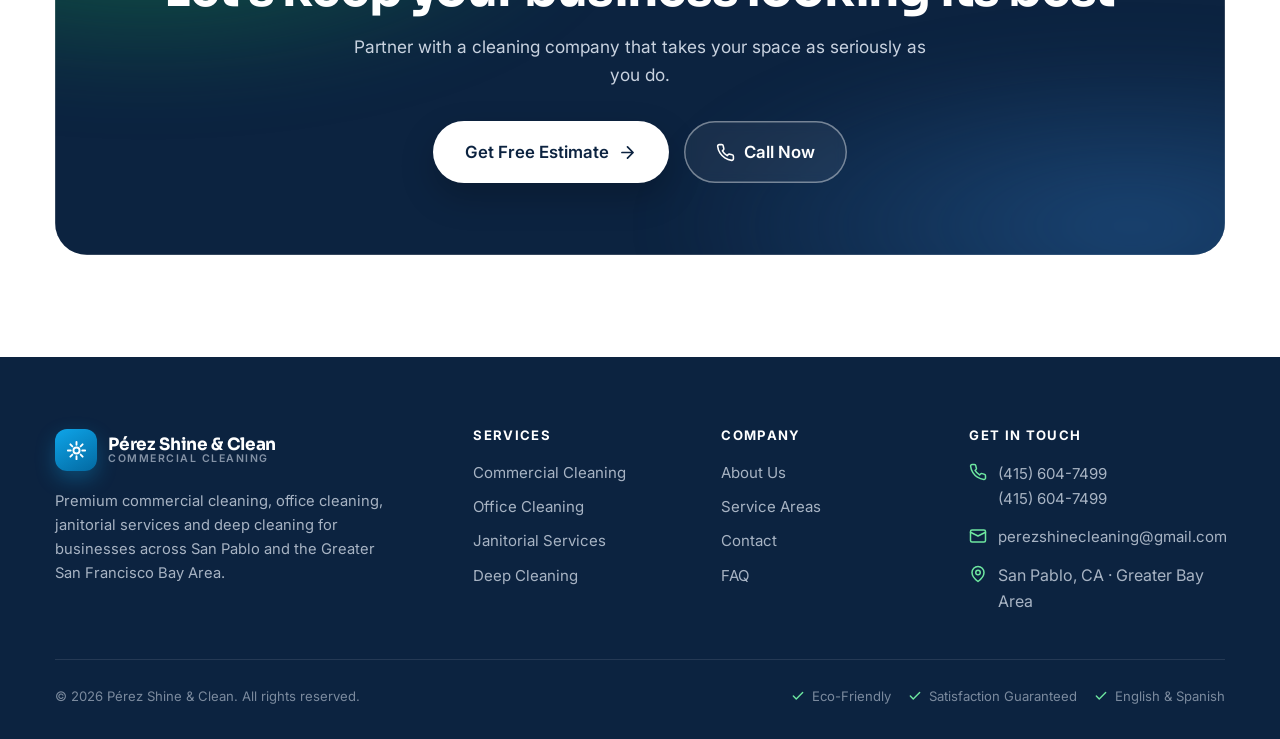
==== commit 5a6a23fa: "Update contact email to perezshinecleaning@gmail.com Co-Authored-By: Claude Sonnet 4.6 <noreply@anth" ====
--- a/about.html
+++ b/about.html
@@ -212,7 +212,7 @@
           <h4>Get in touch</h4>
           <div class="footer__contact">
             <div class="row"><svg viewBox="0 0 24 24" fill="none" stroke="currentColor" stroke-width="2" stroke-linecap="round" stroke-linejoin="round"><path d="M22 16.92v3a2 2 0 0 1-2.18 2 19.79 19.79 0 0 1-8.63-3.07 19.5 19.5 0 0 1-6-6 19.79 19.79 0 0 1-3.07-8.67A2 2 0 0 1 4.11 2h3a2 2 0 0 1 2 1.72c.13.96.36 1.9.7 2.81a2 2 0 0 1-.45 2.11L8.09 9.91a16 16 0 0 0 6 6l1.27-1.27a2 2 0 0 1 2.11-.45c.91.34 1.85.57 2.81.7A2 2 0 0 1 22 16.92Z"/></svg><div><a href="tel:+14156047499">(415) 604-7499</a><br/><a href="tel:+14156047499">(415) 604-7499</a></div></div>
-            <div class="row"><svg viewBox="0 0 24 24" fill="none" stroke="currentColor" stroke-width="2" stroke-linecap="round" stroke-linejoin="round"><rect x="2" y="4" width="20" height="16" rx="2"/><path d="m22 7-10 5L2 7"/></svg><a href="mailto:services@perezshinecleaning.com">services@perezshinecleaning.com</a></div>
+            <div class="row"><svg viewBox="0 0 24 24" fill="none" stroke="currentColor" stroke-width="2" stroke-linecap="round" stroke-linejoin="round"><rect x="2" y="4" width="20" height="16" rx="2"/><path d="m22 7-10 5L2 7"/></svg><a href="mailto:perezshinecleaning@gmail.com">perezshinecleaning@gmail.com</a></div>
             <div class="row"><svg viewBox="0 0 24 24" fill="none" stroke="currentColor" stroke-width="2" stroke-linecap="round" stroke-linejoin="round"><path d="M20 10c0 6-8 12-8 12s-8-6-8-12a8 8 0 0 1 16 0Z"/><circle cx="12" cy="10" r="3"/></svg><span>San Pablo, CA · Greater Bay Area</span></div>
           </div>
         </div>
--- a/styles.css
+++ b/styles.css
@@ -831,3 +831,86 @@
   .marquee__track { animation: none; }
   .float-quote { animation: none; }
 }
+
+/* ===============================================================
+   CLEAN WHITE THEME — Professional cleaning company look
+   =============================================================== */
+
+/* Topbar: white/light */
+.topbar {
+  background: #fff;
+  color: var(--ink-soft);
+  border-bottom: 1px solid var(--line);
+}
+.topbar__item { color: var(--ink-soft); opacity: 1; }
+.topbar__item svg { color: var(--green-2); }
+.topbar__item:not(:first-child)::before { background: var(--line); }
+
+/* Nav: always white — no dark transparent mode */
+.nav--transparent {
+  background: rgba(255,255,255,.97);
+  backdrop-filter: saturate(180%) blur(12px);
+  -webkit-backdrop-filter: saturate(180%) blur(12px);
+  box-shadow: 0 1px 0 var(--line);
+}
+.nav--transparent .brand__name,
+.nav--transparent .nav__link,
+.nav--transparent .nav__phone { color: var(--ink); }
+.nav--transparent .brand__tag { color: var(--ink-mute); }
+.nav--transparent .nav__link { color: var(--ink-soft); }
+.nav--transparent .nav__phone svg { color: var(--green-2); }
+.nav--transparent .nav__toggle span { background: var(--ink); }
+
+/* Hero: light blue-white overlay, dark text */
+.hero { color: var(--ink); }
+.hero__tint {
+  background:
+    linear-gradient(110deg, rgba(236,246,255,.94) 0%, rgba(236,246,255,.80) 48%, rgba(236,246,255,.42) 100%),
+    linear-gradient(0deg, rgba(236,246,255,.75), transparent 62%);
+}
+.hero__title { color: var(--navy); }
+.hero__title em { color: var(--green-2); }
+.hero__sub { color: var(--ink-soft); }
+.hero__badge {
+  background: rgba(14,165,233,.1);
+  border-color: rgba(14,165,233,.28);
+  color: var(--navy);
+}
+.hero__badge .dot { background: var(--green-2); box-shadow: 0 0 0 4px rgba(14,165,233,.2); }
+.hero__badges li { color: var(--ink-soft); }
+.hero__badges svg { color: var(--green-2); }
+.hero__card {
+  background: rgba(255,255,255,.92);
+  border-color: rgba(12,26,48,.1);
+}
+.hero__card p { color: var(--ink-soft); }
+.hero__card .who { color: var(--navy); }
+
+/* btn outline for light hero */
+.btn--outline-navy {
+  background: transparent; color: var(--navy);
+  box-shadow: inset 0 0 0 1.5px var(--navy);
+}
+.btn--outline-navy:hover { background: var(--navy); color: #fff; transform: translateY(-3px); }
+
+/* Stats strip: white */
+.stats { background: #fff; border-top: 1px solid var(--line); border-bottom: 1px solid var(--line); }
+.stats__grid { background: var(--line); box-shadow: none; }
+.stat { background: #fff; }
+.stat__num { color: var(--navy); }
+.stat__num .accent { color: var(--green-2); }
+.stat__label { color: var(--ink-mute); }
+
+/* Industries: light */
+.industries { background: var(--gray-50); color: var(--ink); }
+.industries::before { background: radial-gradient(50% 50% at 85% 10%, rgba(14,165,233,.06), transparent 70%); }
+.industries .section-title { color: var(--navy) !important; }
+.industries .section-sub { color: var(--ink-soft) !important; }
+.eyebrow--light { color: var(--green-2) !important; }
+.eyebrow--light::before { background: var(--green-2) !important; }
+.ind-grid { background: rgba(12,35,64,.07); }
+.ind { background: #fff; }
+.ind:hover { background: var(--gray-50); }
+.ind__icon { background: rgba(14,165,233,.1); color: var(--green-2); }
+.ind h3 { color: var(--navy); }
+.ind p { color: var(--ink-soft); }
